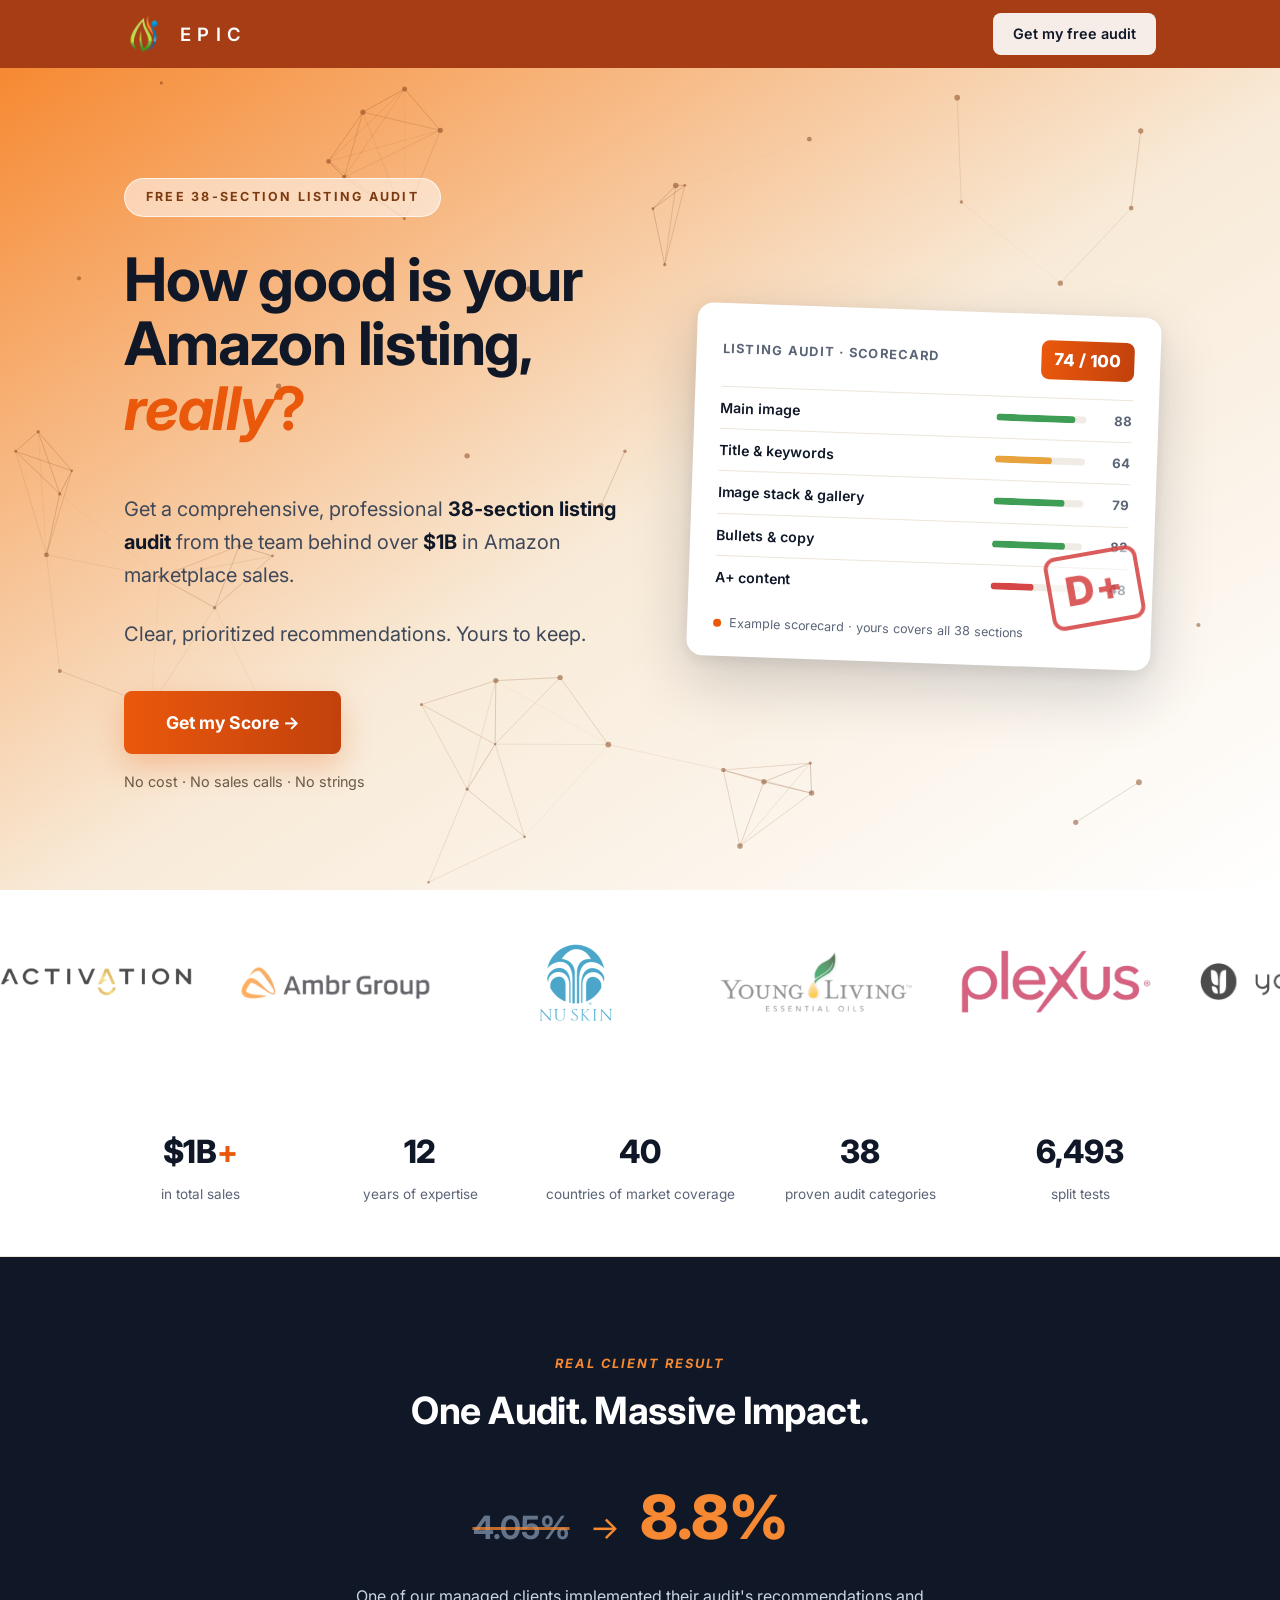
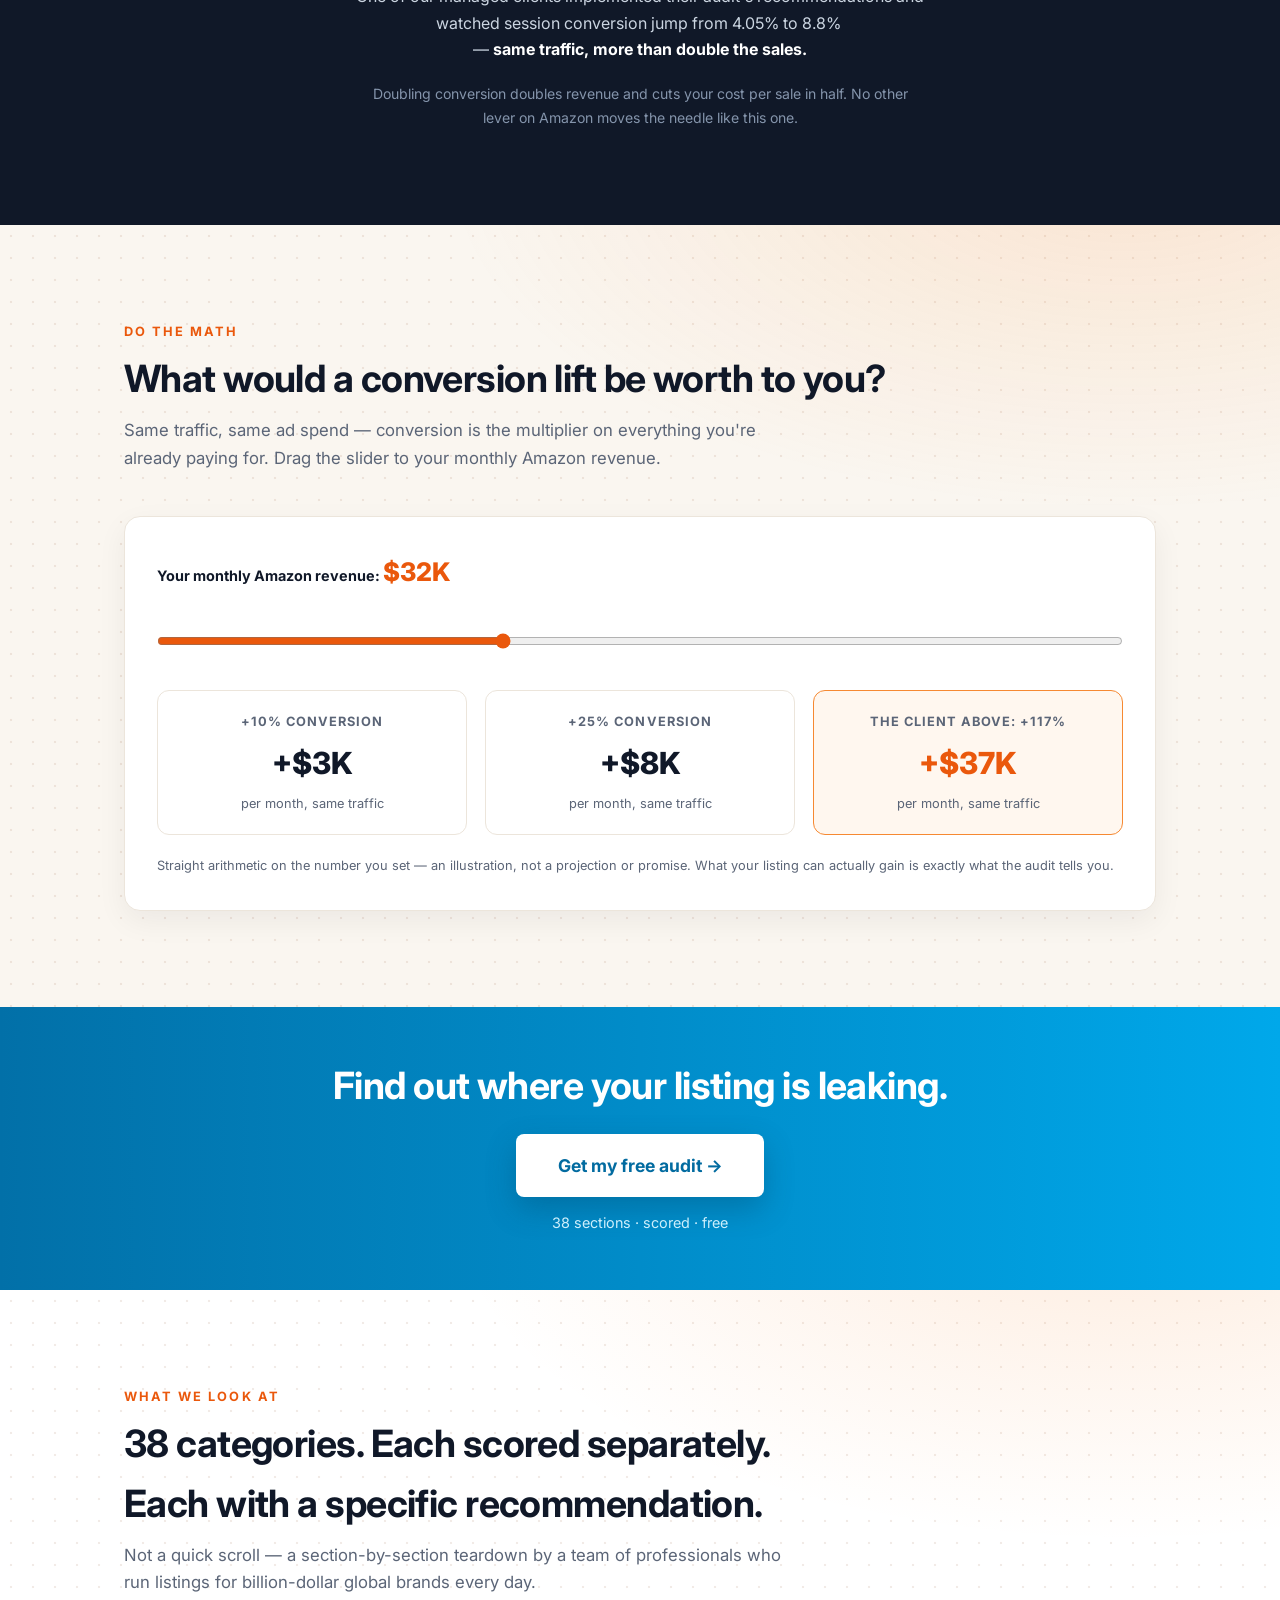
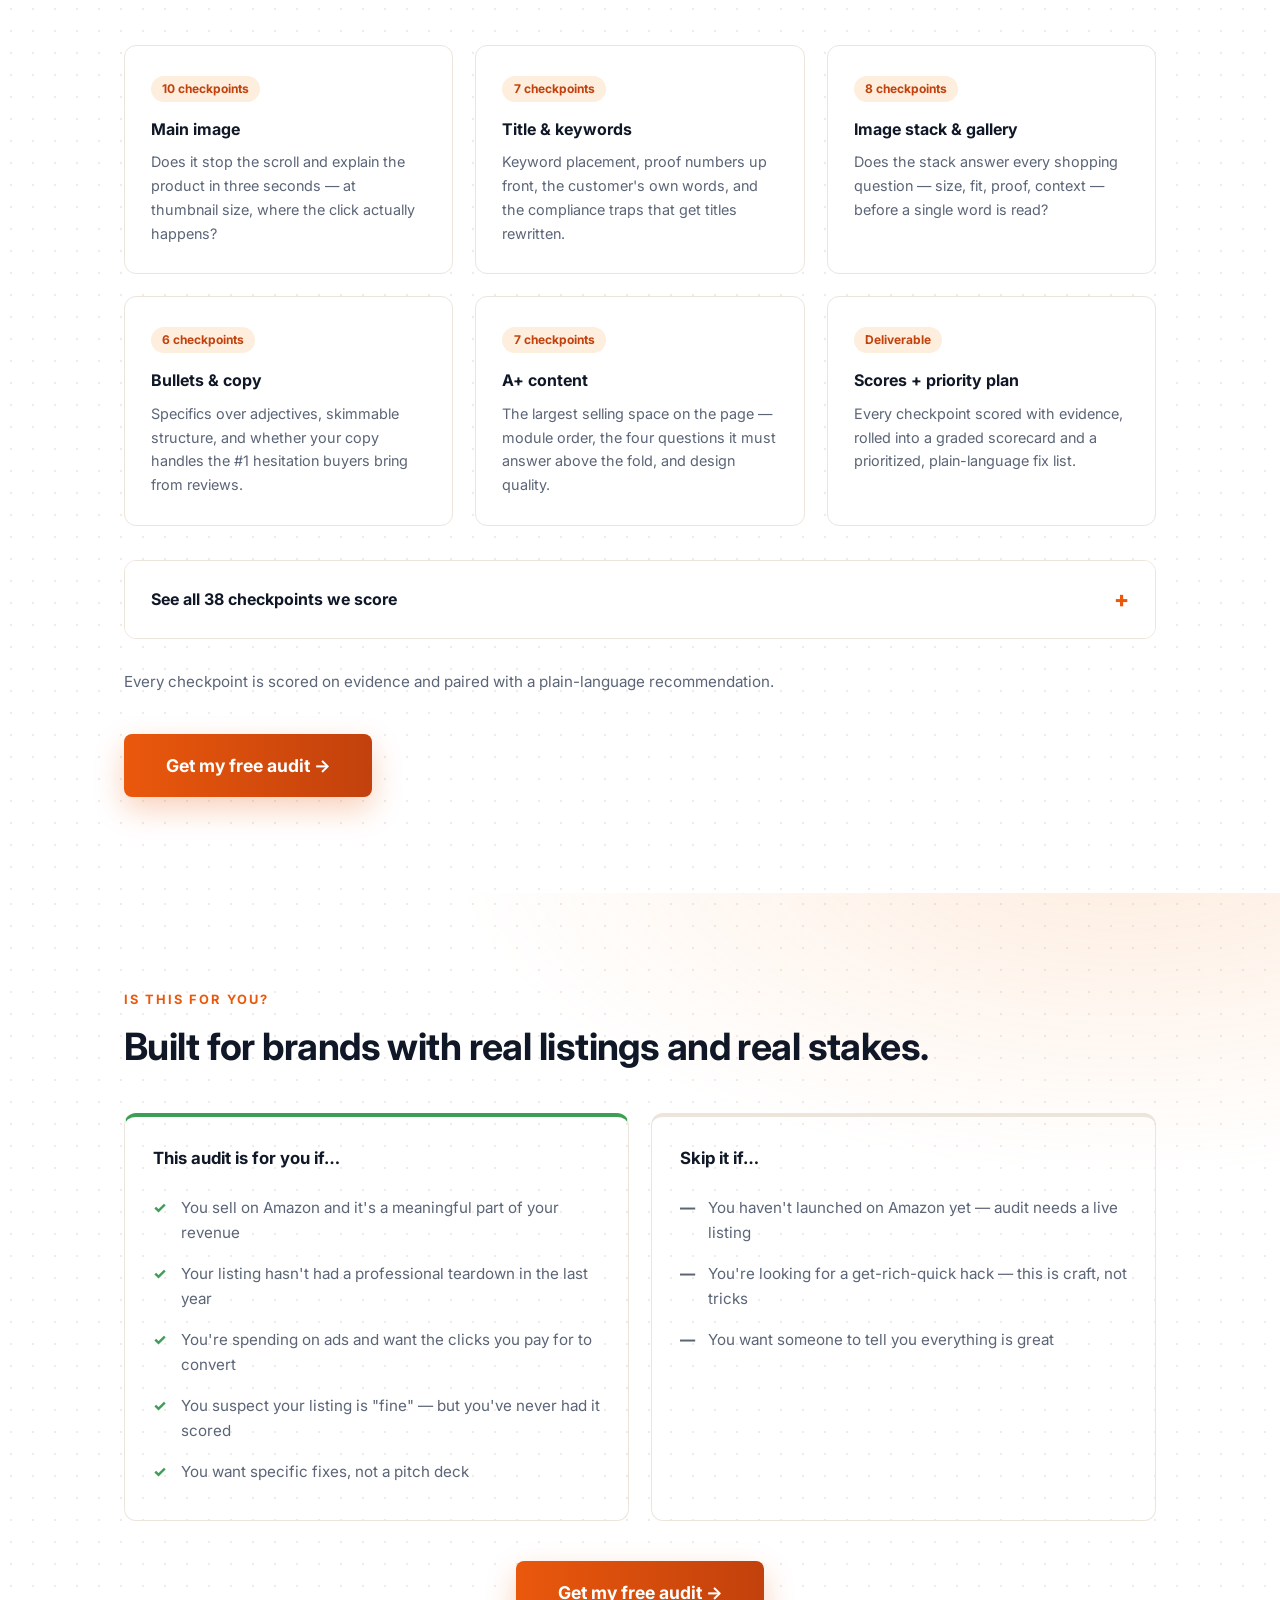
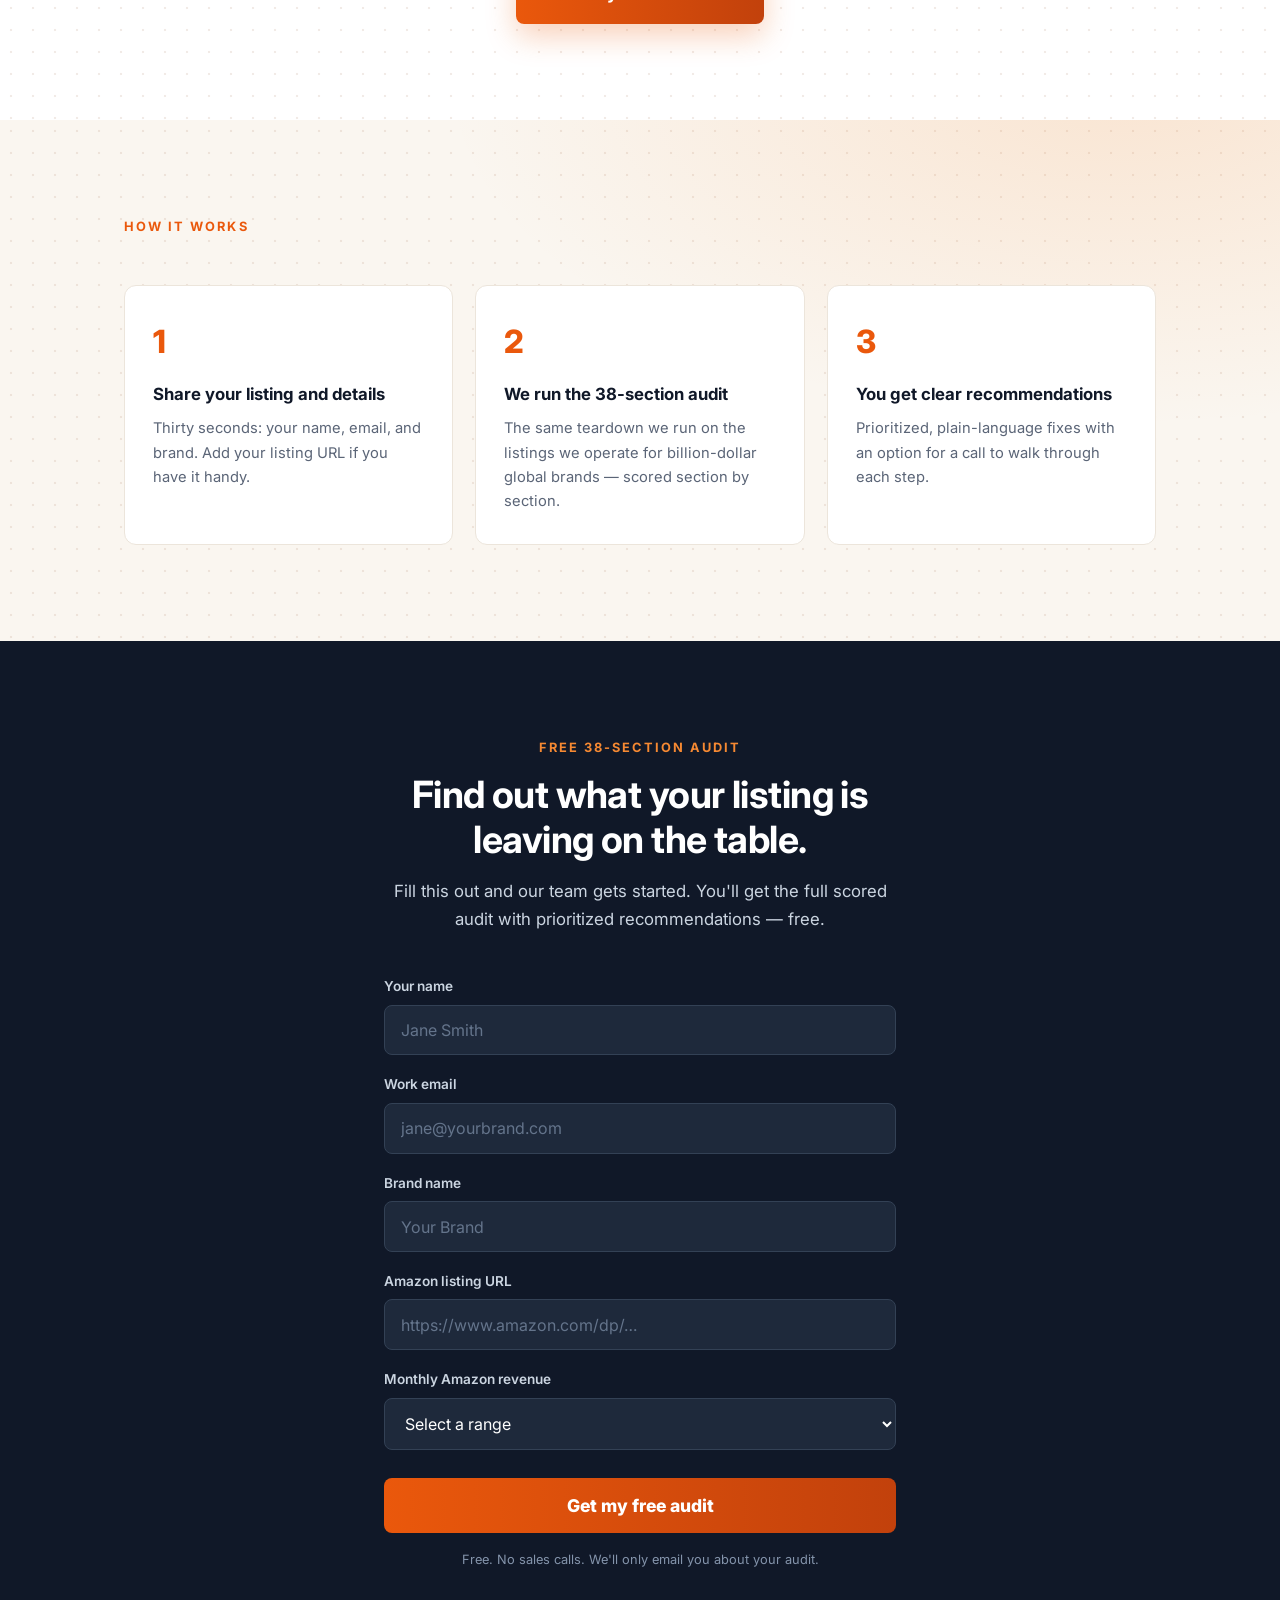
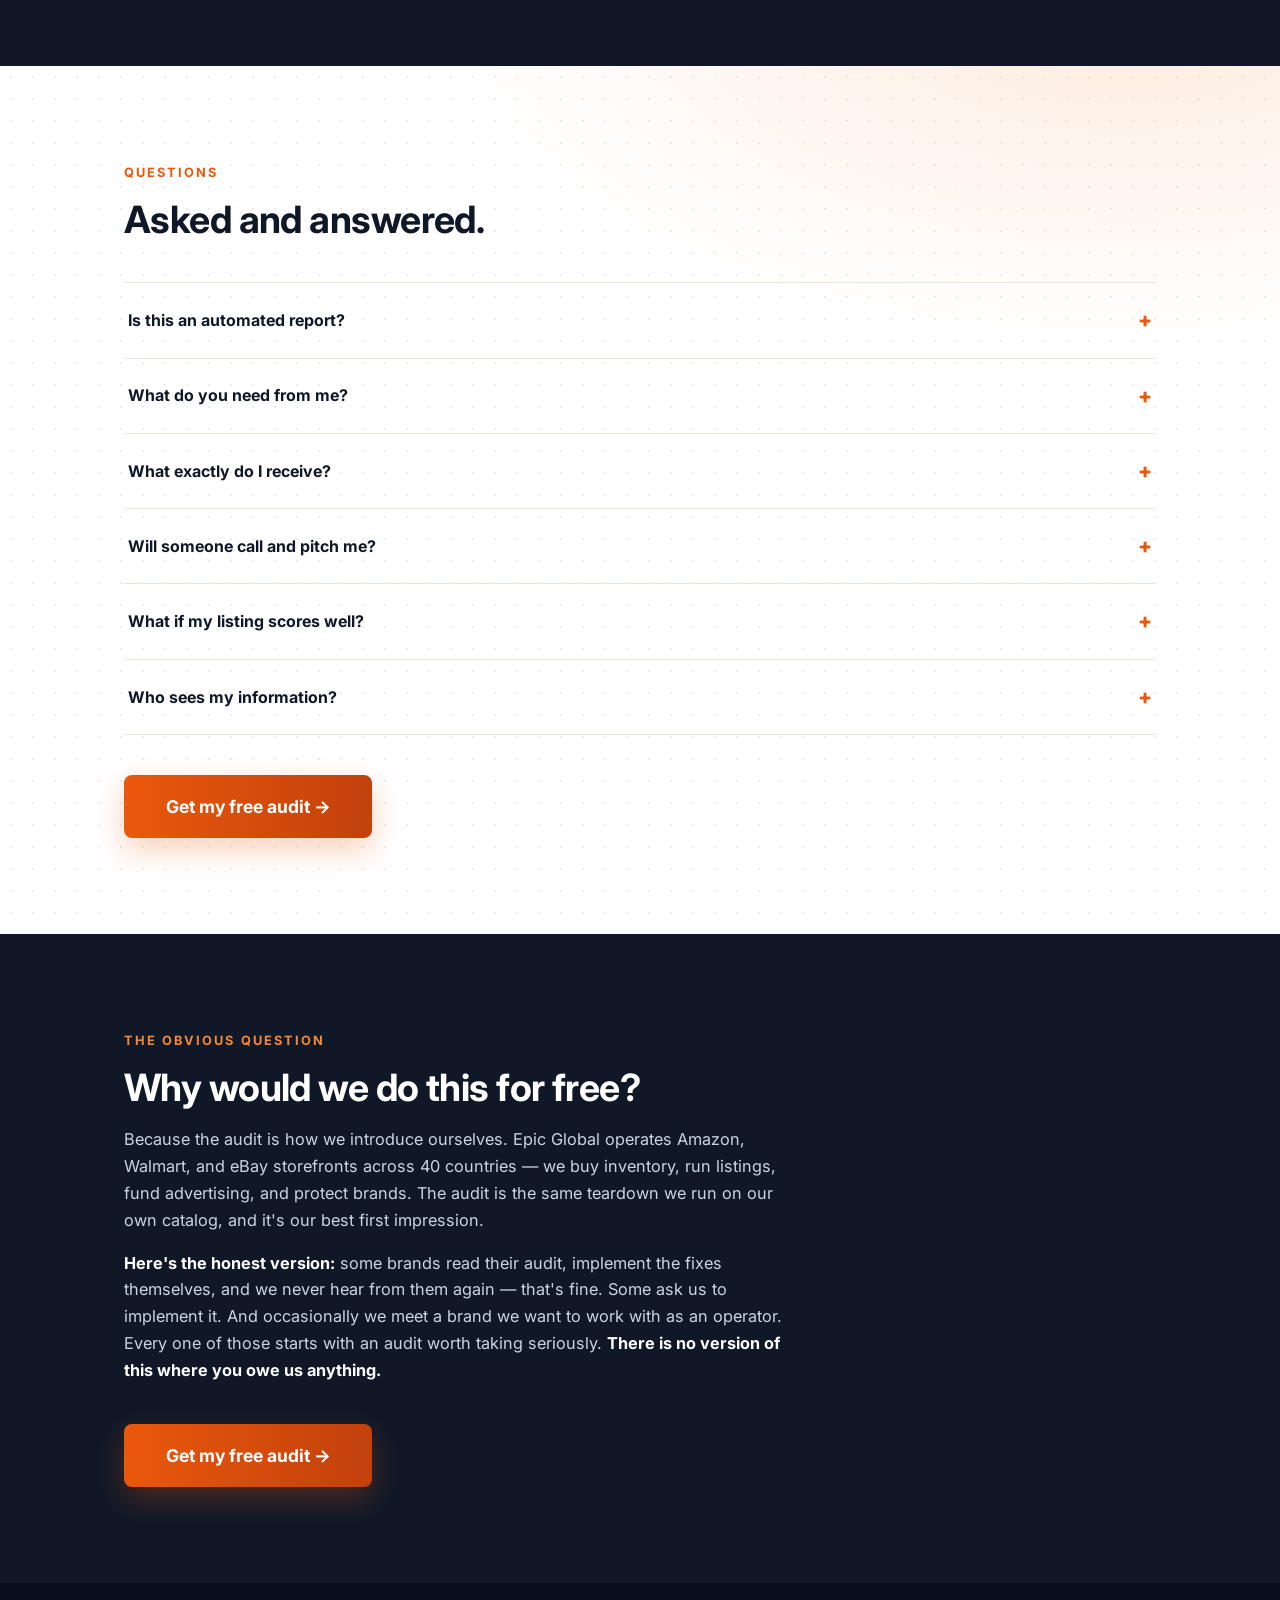
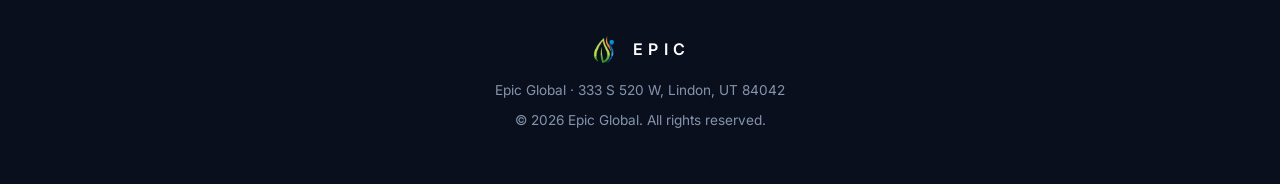
==== audit/index.html @ d0819e36 "Make the warehouse blog the homepage; move the audit page to /audit/ - index.html (audit landing pag" ====
<!DOCTYPE html>
<html lang="en"><head>
<meta charset="UTF-8">
<meta name="viewport" content="width=device-width, initial-scale=1.0">
<title>Free 38-Section Amazon Listing Audit — Epic Global</title>
<meta name="description" content="How good is your Amazon listing, really? Get a professional 38-section listing audit from the team behind $1B+ in total marketplace sales across 40 countries. Free, no sales calls.">
<!-- social share card -->
<meta property="og:type" content="website">
<meta property="og:url" content="https://goglobalwithepic.com/audit/">
<link rel="canonical" href="https://goglobalwithepic.com/audit/">
<meta property="og:title" content="How good is your Amazon listing, really?">
<meta property="og:description" content="Free 38-section listing audit from the team behind $1B+ in Amazon marketplace sales. Clear, prioritized recommendations — no cost, no sales calls.">
<meta property="og:image" content="https://goglobalwithepic.com/og-image.png">
<meta property="og:image:width" content="1200">
<meta property="og:image:height" content="630">
<meta name="twitter:card" content="summary_large_image">
<meta name="twitter:title" content="How good is your Amazon listing, really?">
<meta name="twitter:description" content="Free 38-section listing audit from the team behind $1B+ in Amazon marketplace sales.">
<meta name="twitter:image" content="https://goglobalwithepic.com/og-image.png">
<link rel="icon" type="image/png" href="[data-uri]">
<link rel="preconnect" href="https://fonts.googleapis.com">
<link rel="preconnect" href="https://fonts.gstatic.com" crossorigin="">
<link href="https://fonts.googleapis.com/css2?family=Inter:wght@400;500;600;700;800&amp;display=swap" rel="stylesheet">
<!-- Google Analytics 4 -->
<script async src="https://www.googletagmanager.com/gtag/js?id=G-J8RV4ZMKKX"></script>
<script>
  window.dataLayer = window.dataLayer || [];
  function gtag(){dataLayer.push(arguments);}
  gtag('js', new Date());
  gtag('config', 'G-J8RV4ZMKKX');
</script>
<!-- Meta Pixel -->
<script>
  !function(f,b,e,v,n,t,s){if(f.fbq)return;n=f.fbq=function(){n.callMethod?
  n.callMethod.apply(n,arguments):n.queue.push(arguments)};if(!f._fbq)f._fbq=n;
  n.push=n;n.loaded=!0;n.version='2.0';n.queue=[];t=b.createElement(e);t.async=!0;
  t.src=v;s=b.getElementsByTagName(e)[0];s.parentNode.insertBefore(t,s)}(window,
  document,'script','https://connect.facebook.net/en_US/fbevents.js');
  fbq('init', '1447030554141877');
  fbq('track', 'PageView');
</script>
<noscript><img height="1" width="1" style="display:none"
  src="https://www.facebook.com/tr?id=1447030554141877&ev=PageView&noscript=1"></noscript>
<style>
  /* ============================================================
     EDIT ME — spacing & size knobs (Shane: change numbers here,
     hit Commit on GitHub, site updates itself in ~1 minute).
     Bigger number = more room. Units: px = pixels.
     ============================================================ */
  :root{
    --space-section:96px;      /* vertical padding above+below every white/dark section */
    --space-section-mobile:72px; /* same, on phones */
    --space-hero-top:110px;    /* gap between header and the hero pill */
    --space-hero-bottom:96px;  /* gap under the hero's "Free · No sales calls" line */
    --space-after-h2:48px;     /* gap between a section heading block and its cards/grid */
    --space-stats:52px;        /* padding above+below the $1B/12/40/38/6,500 numbers */
    --space-logostrip:44px;    /* padding above+below the scrolling logo banner */
    --space-card:28px;         /* padding inside each white card */
    --logo-speed:160s;         /* one full loop of the logo banner (smaller = faster) */

    /* brand colors — from epicglobalinc.com */
    --ink:#101828; --ink-2:#1e293b; --muted:#5b6577;
    --bg:#ffffff; --bg-soft:#faf6f0; --line:#ece5db;
    --orange:#F68932; --orange-deep:#ea580c; --orange-dark:#c2410c;
    --cream:#f8ead7; --amber-lt:#fde8c8;
  }
  /* ===================== end EDIT ME ========================== */
  *{margin:0;padding:0;box-sizing:border-box}
  html{scroll-behavior:smooth}
  body{font-family:'Inter',-apple-system,BlinkMacSystemFont,'Segoe UI',sans-serif;color:var(--ink);background:var(--bg);line-height:1.65}
  .wrap{max-width:1080px;margin:0 auto;padding:0 24px}
  img{max-width:100%}

  /* header — copper bar, matching epicglobalinc.com */
  header{position:sticky;top:0;z-index:50;background:#8a4a22;background:oklab(0.47 0.125 0.095 / 0.92);backdrop-filter:blur(10px)}
  .nav{display:flex;align-items:center;justify-content:space-between;height:68px}
  .logo{display:flex;align-items:center;gap:14px;text-decoration:none}
  .logo img{width:40px;height:40px}
  .logo span{font-weight:600;font-size:1.15rem;letter-spacing:.35em;color:#fff;padding-left:.1em}
  .nav .cta-sm{background:rgba(255,255,255,.9);color:var(--ink);text-decoration:none;font-weight:600;font-size:.9rem;padding:.6rem 1.25rem;border-radius:8px;transition:background .15s}
  .nav .cta-sm:hover{background:#fff}

  /* hero — Epic's signature warm gradient, dark ink type */
  .hero{background:linear-gradient(to bottom right,var(--orange) 0%,var(--cream) 52%,#fff 100%);padding:var(--space-hero-top) 0 var(--space-hero-bottom);text-align:center;position:relative;overflow:hidden}
  #heroNet{position:absolute;inset:0;width:100%;height:100%;pointer-events:none;opacity:.8}
  .hero .wrap{position:relative}
  .hero-grid{display:grid;grid-template-columns:1.05fr .95fr;gap:56px;align-items:center;text-align:left}
  .hero-grid h1{margin:0}
  .hero-grid .sub{margin-left:0;margin-right:0}
  @media(max-width:860px){.hero-grid{grid-template-columns:1fr;text-align:center}.hero-grid .sub{margin-left:auto;margin-right:auto}.hero-visual{max-width:420px;margin:12px auto 0}}

  /* audit scorecard mockup */
  .hero-visual{position:relative}
  .scorecard{position:relative;background:#fff;border-radius:16px;box-shadow:0 24px 60px rgba(16,24,40,.18),0 4px 14px rgba(16,24,40,.08);padding:26px 26px 22px;transform:rotate(2deg);animation:cardfloat 7s ease-in-out infinite}
  .stamp{position:absolute;right:10px;bottom:44px;transform:rotate(-12deg);font-size:2.5rem;font-weight:800;color:#d64545;border:4px solid #d64545;border-radius:12px;padding:0 14px;letter-spacing:.04em;opacity:.88;background:rgba(255,255,255,.55);pointer-events:none}
  .stamp.hidden{opacity:0}
  .stamp.slam{animation:slam .5s cubic-bezier(.2,1.4,.4,1) forwards}
  @keyframes slam{0%{opacity:0;transform:scale(2.4) rotate(-26deg)}55%{opacity:.95;transform:scale(.9) rotate(-9deg)}100%{opacity:.88;transform:scale(1) rotate(-12deg)}}
  .cta-inverse{background:#fff;color:var(--orange-dark);box-shadow:0 12px 30px rgba(0,0,0,.2)}
  @keyframes cardfloat{0%,100%{transform:rotate(2deg) translateY(0)}50%{transform:rotate(2deg) translateY(-8px)}}
  @media (prefers-reduced-motion: reduce){.scorecard{animation:none}}
  .scorecard .sc-head{display:flex;align-items:center;justify-content:space-between;margin-bottom:18px}
  .scorecard .sc-title{font-size:.8rem;font-weight:700;letter-spacing:.1em;text-transform:uppercase;color:var(--muted)}
  .scorecard .sc-grade{font-size:1.05rem;font-weight:800;color:#fff;background:linear-gradient(to right,var(--orange-deep),var(--orange-dark));border-radius:8px;padding:.35rem .8rem}
  .scorecard .sc-row{display:grid;grid-template-columns:1fr 90px 34px;gap:12px;align-items:center;padding:9px 0;border-top:1px solid var(--line)}
  .scorecard .sc-row .n{font-size:.88rem;font-weight:600;color:var(--ink)}
  .scorecard .sc-bar{height:7px;border-radius:99px;background:#f0ece5;overflow:hidden}
  .scorecard .sc-bar i{display:block;height:100%;border-radius:99px}
  .scorecard .sc-row .v{font-size:.82rem;font-weight:700;color:var(--muted);text-align:right}
  .scorecard .sc-foot{margin-top:16px;font-size:.78rem;color:var(--muted);display:flex;align-items:center;gap:8px}
  .scorecard .sc-foot::before{content:"";width:8px;height:8px;border-radius:50%;background:var(--orange-deep)}
  .hero .pill{display:inline-block;font-size:.78rem;font-weight:700;letter-spacing:.18em;text-transform:uppercase;color:#7c3a10;background:rgba(255,255,255,.55);border:1px solid rgba(255,255,255,.7);border-radius:999px;padding:.5rem 1.3rem;margin-bottom:30px}
  .hero h1{font-size:clamp(2.2rem,5vw,3.75rem);font-weight:700;line-height:1.08;letter-spacing:-.02em;color:var(--ink);max-width:860px;margin:0 auto}
  .hero h1 em{font-style:normal;color:var(--orange-deep)}
  .hero .sub{font-size:clamp(1.05rem,2vw,1.25rem);color:#3f4859;max-width:660px;margin:26px auto 0}
  .hero .sub b{color:var(--ink)}
  .cta{display:inline-block;margin-top:40px;background:linear-gradient(to right,var(--orange-deep),var(--orange-dark));color:#fff;text-decoration:none;font-weight:700;font-size:1.1rem;padding:1.05rem 2.6rem;border-radius:8px;box-shadow:0 12px 30px rgba(234,88,12,.28);transition:transform .12s,filter .15s}
  .cta:hover{filter:brightness(1.06);transform:translateY(-1px)}
  .hero .quiet{margin-top:16px;font-size:.9rem;color:#6b5a45}

  /* brand logo marquee — mirrors epicglobalinc.com's strip */
  .logostrip{background:#fff;padding:var(--space-logostrip) 0;overflow:hidden}
  .marquee{display:flex;width:max-content;will-change:transform;animation:marquee var(--logo-speed) linear infinite}
  .logostrip:hover .marquee{animation-play-state:paused}
  .marquee__group{display:flex;align-items:center;gap:3rem;padding-right:3rem}
  .logo-cell{flex:0 0 auto;display:flex;align-items:center;justify-content:center;height:6rem;width:12rem;opacity:.7;transition:opacity 300ms}
  .logo-cell:hover{opacity:1}
  .logo-cell img{max-height:5rem;max-width:100%;object-fit:contain;mix-blend-mode:multiply;pointer-events:none;user-select:none}
  @keyframes marquee{from{transform:translateX(0)}to{transform:translateX(-50%)}}
  @media (prefers-reduced-motion: reduce){.marquee{animation:none;flex-wrap:wrap;width:auto;justify-content:center}}

  /* stat band */
  .stats{background:var(--bg);border-bottom:1px solid var(--line)}
  .stats .row{display:grid;grid-template-columns:repeat(5,1fr);gap:20px;padding:var(--space-stats) 0}
  .stat{text-align:center}
  .stat .n{font-size:2rem;font-weight:800;color:var(--ink);letter-spacing:-.01em}
  .stat .n b{color:var(--orange-deep)}
  .stat .l{font-size:.85rem;color:var(--muted);margin-top:6px;line-height:1.4}
  @media(max-width:900px){.stats .row{grid-template-columns:repeat(3,1fr);gap:28px 16px}}
  @media(max-width:560px){.stats .row{grid-template-columns:repeat(2,1fr)}}

  section{padding:var(--space-section) 0}
  @media(max-width:720px){section{padding:var(--space-section-mobile) 0}}
  /* texture on light sections: faint copper dot grid + soft corner glow */
  section:not(.hero):not(.proof):not(.whyfree):not(.optin){
    background-image:
      radial-gradient(1100px 560px at 88% -8%, rgba(246,137,50,.16), transparent 62%),
      radial-gradient(rgba(124,58,16,.10) 1.2px, transparent 1.6px);
    background-size:auto, 22px 22px;
  }
  section.how, section.whofor{
    background-image:
      radial-gradient(1100px 560px at 10% 108%, rgba(246,137,50,.16), transparent 62%),
      radial-gradient(rgba(124,58,16,.10) 1.2px, transparent 1.6px);
    background-size:auto, 22px 22px;
  }
  .kicker{font-size:.8rem;font-weight:700;letter-spacing:.16em;text-transform:uppercase;color:var(--orange-deep)}
  h2{font-size:clamp(1.6rem,3.4vw,2.35rem);font-weight:700;color:var(--ink);letter-spacing:-.015em;margin-top:14px;line-height:1.2}
  .lead{color:var(--muted);max-width:660px;margin-top:16px;font-size:1.05rem}

  /* proof — dark ink section, orange accents */
  .proof{background:var(--ink);color:#fff;text-align:center}
  .proof .jump{display:flex;align-items:baseline;justify-content:center;gap:20px;margin:34px 0 16px;flex-wrap:wrap}
  .proof .from{font-size:2rem;font-weight:700;color:#64748b;text-decoration:line-through;text-decoration-thickness:3px;text-decoration-color:rgba(246,137,50,.75)}
  .proof .arrow{font-size:2rem;color:var(--orange)}
  .proof .to{font-size:3.8rem;font-weight:800;color:var(--orange);display:inline-block;min-width:4.2ch;text-align:left}
  .proof .to.landed{animation:landpop .45s ease-out}
  @keyframes landpop{0%{transform:scale(1)}40%{transform:scale(1.18)}100%{transform:scale(1)}}
  .proof p{color:#cbd5e1;max-width:580px;margin:0 auto}
  .proof .foot{font-size:.88rem;color:#8494ab;margin-top:20px;max-width:560px;margin-left:auto;margin-right:auto}

  /* audit grid */
  .grid{display:grid;grid-template-columns:repeat(3,1fr);gap:22px;margin-top:var(--space-after-h2)}
  @media(max-width:820px){.grid{grid-template-columns:repeat(2,1fr)}}
  @media(max-width:540px){.grid{grid-template-columns:1fr}}
  .card{background:#fff;border:1px solid var(--line);border-radius:12px;padding:var(--space-card) 26px}
  .card h3{font-size:1rem;font-weight:700;color:var(--ink);margin-bottom:8px}
  .card p{font-size:.9rem;color:var(--muted)}
  .card .num{display:inline-block;font-size:.75rem;font-weight:700;color:var(--orange-dark);background:#fdeedd;border-radius:99px;padding:.2rem .7rem;margin-bottom:14px}
  .more{margin-top:30px;color:var(--muted);font-size:.95rem;max-width:660px}

  /* how it works */
  .how{background:var(--bg-soft)}
  .steps{display:grid;grid-template-columns:repeat(3,1fr);gap:22px;margin-top:var(--space-after-h2)}
  @media(max-width:720px){.steps{grid-template-columns:1fr}}
  .step{background:#fff;border:1px solid var(--line);border-radius:12px;padding:30px 28px}
  .step .k{font-size:2rem;font-weight:800;color:var(--orange-deep)}
  .step h3{font-size:1.05rem;font-weight:700;color:var(--ink);margin:12px 0 8px}
  .step p{font-size:.92rem;color:var(--muted)}

  /* math / calculator panel */
  .math{background:var(--bg-soft)}
  .calc{background:#fff;border:1px solid var(--line);border-radius:16px;padding:34px 32px;margin-top:44px;box-shadow:0 10px 30px rgba(16,24,40,.06)}
  .calc label{display:block;font-size:.9rem;font-weight:700;color:var(--ink);margin-bottom:14px}
  .calc .revout{font-size:1.6rem;font-weight:800;color:var(--orange-deep)}
  .calc input[type=range]{width:100%;margin:10px 0 26px;accent-color:var(--orange-deep)}
  .tiles{display:grid;grid-template-columns:repeat(3,1fr);gap:18px}
  @media(max-width:720px){.tiles{grid-template-columns:1fr}}
  .tile{border:1px solid var(--line);border-radius:12px;padding:20px;text-align:center}
  .tile.hot{border-color:var(--orange);background:#fff7ef}
  .tile .t-l{font-size:.8rem;font-weight:700;letter-spacing:.08em;text-transform:uppercase;color:var(--muted)}
  .tile .t-v{font-size:1.9rem;font-weight:800;color:var(--ink);margin-top:6px}
  .tile.hot .t-v{color:var(--orange-deep)}
  .tile .t-s{font-size:.8rem;color:var(--muted);margin-top:4px}
  .calc .fine-math{font-size:.8rem;color:var(--muted);margin-top:20px}

  /* repeat CTA band */
  .ctaband{background:linear-gradient(to right,#0270a8,#00A8EA);text-align:center;padding:56px 0}
  .ctaband h2{color:#fff;margin:0}
  .ctaband .cta{background:#fff;color:#026ba0;box-shadow:0 12px 30px rgba(2,60,90,.3);margin-top:26px}
  .ctaband .quiet{margin-top:14px;font-size:.9rem;color:#cdeffc}

  /* full 33 checklist */
  .checklist{margin-top:34px;border:1px solid var(--line);border-radius:12px;overflow:hidden}
  .checklist summary{cursor:pointer;list-style:none;padding:20px 26px;font-weight:700;color:var(--ink);display:flex;justify-content:space-between;align-items:center;background:#fff}
  .checklist summary::after{content:"+";font-size:1.4rem;color:var(--orange-deep);font-weight:800}
  .checklist[open] summary::after{content:"–"}
  .checklist .cols33{display:grid;grid-template-columns:repeat(2,1fr);gap:0 40px;padding:6px 26px 24px;background:#fff}
  @media(max-width:720px){.checklist .cols33{grid-template-columns:1fr}}
  .cols33 h4{font-size:.8rem;font-weight:700;letter-spacing:.1em;text-transform:uppercase;color:var(--orange-dark);margin:18px 0 6px}
  .cols33 ol{margin:0;padding-left:20px}
  .cols33 li{font-size:.88rem;color:var(--muted);padding:3px 0}

  /* who this is for */
  .whofor .cols2{display:grid;grid-template-columns:1fr 1fr;gap:22px;margin-top:44px}
  @media(max-width:720px){.whofor .cols2{grid-template-columns:1fr}}
  .qual{border:1px solid var(--line);border-radius:12px;padding:28px}
  .qual.yes{border-top:4px solid #3f9e56}
  .qual.no{border-top:4px solid var(--line)}
  .qual h3{font-size:1.05rem;font-weight:700;color:var(--ink);margin-bottom:14px}
  .qual ul{list-style:none}
  .qual li{padding:8px 0 8px 28px;position:relative;font-size:.95rem;color:var(--muted)}
  .qual.yes li::before{content:"✓";position:absolute;left:0;color:#3f9e56;font-weight:800}
  .qual.no li::before{content:"—";position:absolute;left:0;color:var(--muted);font-weight:800}

  /* why free — dark honesty panel */
  .whyfree{background:var(--ink);color:#fff}
  .whyfree h2{color:#fff}
  .whyfree .kicker{color:var(--orange)}
  .whyfree p{color:#cbd5e1;max-width:660px;margin-top:16px;font-size:1.02rem}
  .whyfree p b{color:#fff}

  /* FAQ */
  .faq details{border-bottom:1px solid var(--line)}
  .faq details:first-of-type{border-top:1px solid var(--line);margin-top:40px}
  .faq summary{cursor:pointer;list-style:none;padding:20px 4px;font-weight:700;color:var(--ink);font-size:1rem;display:flex;justify-content:space-between;align-items:center}
  .faq summary::after{content:"+";font-size:1.3rem;color:var(--orange-deep);font-weight:800;margin-left:16px}
  .faq details[open] summary::after{content:"–"}
  .faq .a{padding:0 4px 20px;color:var(--muted);font-size:.95rem;max-width:720px}

  /* form — dark ink, orange submit */
  .optin{background:var(--ink)}
  .optin .inner{max-width:560px;margin:0 auto;text-align:center}
  .optin h2{color:#fff}
  .optin .kicker{color:var(--orange)}
  .optin .lead{color:#cbd5e1;margin-left:auto;margin-right:auto}
  form{margin-top:42px;text-align:left}
  .field{margin-bottom:18px}
  label{display:block;font-size:.85rem;font-weight:600;color:#cbd5e1;margin-bottom:7px}
  input,select{width:100%;padding:.9rem 1rem;border-radius:8px;border:1px solid #334155;background:var(--ink-2);color:#fff;font-size:1rem;font-family:inherit}
  input::placeholder{color:#64748b}
  input:focus,select:focus{outline:2px solid var(--orange);border-color:transparent}
  .submit{width:100%;border:0;cursor:pointer;background:linear-gradient(to right,var(--orange-deep),var(--orange-dark));color:#fff;font-weight:800;font-size:1.1rem;padding:1.05rem;border-radius:8px;margin-top:10px;font-family:inherit;transition:filter .15s}
  .submit:hover{filter:brightness(1.08)}
  .fine{font-size:.8rem;color:#8494ab;margin-top:16px;text-align:center}
  .ok{display:none;background:#132b1d;border:1px solid #1f7a44;color:#9fe8bd;border-radius:10px;padding:16px;margin-top:20px;text-align:center}

  footer{background:#0a0f1e;color:#8494ab;font-size:.85rem;padding:52px 0;text-align:center}
  footer .fmark{display:flex;align-items:center;justify-content:center;gap:12px;margin-bottom:14px}
  footer .fmark img{width:30px;height:30px}
  footer .fmark span{font-weight:600;font-size:1rem;letter-spacing:.35em;color:#fff;padding-left:.1em}
</style>
</head>
<body>

<header>
  <div class="wrap nav">
    <a class="logo" href="#top"><img src="[data-uri]" alt="Epic Global Inc."><span>EPIC</span></a>
    <a class="cta-sm" href="#audit">Get my free audit</a>
  </div>
</header>

<section class="hero" id="top">
  <canvas id="heroNet" aria-hidden="true"></canvas>
  <div class="wrap hero-grid">
    <div class="hero-copy">
      <div class="pill">Free 38-Section Listing Audit</div>
      <h1>How good is your Amazon listing, <em><i>really</i>?</em></h1><div><em><br></em></div><p class="sub">Get a comprehensive, professional <b>38-section listing audit</b> from the team behind over&nbsp;<b>$1B</b>&nbsp;in Amazon marketplace sales.&nbsp;</p><p class="sub">Clear, prioritized recommendations. Yours to keep.</p>
      <a class="cta" href="#audit">Get my Score →</a>
      <div class="quiet">No cost · No sales calls · No strings</div>
    </div>
    <div class="hero-visual" aria-hidden="true">
      <div class="scorecard">
        <div class="sc-head">
          <span class="sc-title">Listing Audit · Scorecard</span>
          <span class="sc-grade" id="scGrade">74 / 100</span>
        </div>
        <div class="sc-row"><span class="n">Main image</span><span class="sc-bar"><i style="width:88%;background:#3f9e56"></i></span><span class="v">88</span></div>
        <div class="sc-row"><span class="n">Title &amp; keywords</span><span class="sc-bar"><i style="width:64%;background:#e8a33d"></i></span><span class="v">64</span></div>
        <div class="sc-row"><span class="n">Image stack &amp; gallery</span><span class="sc-bar"><i style="width:79%;background:#3f9e56"></i></span><span class="v">79</span></div>
        <div class="sc-row"><span class="n">Bullets &amp; copy</span><span class="sc-bar"><i style="width:82%;background:#3f9e56"></i></span><span class="v">82</span></div>
        <div class="sc-row"><span class="n">A+ content</span><span class="sc-bar"><i style="width:48%;background:#d64545"></i></span><span class="v">48</span></div>
        <div class="sc-foot">Example scorecard · yours covers all 38 sections</div>
        <div class="stamp" id="scStamp">D+</div>
      </div>
    </div>
  </div>
</section>

<div class="logostrip" aria-label="Brands Epic Global has operated for">
  <div class="marquee" id="logoMarquee">
    <div class="marquee__group">
      <div class="logo-cell"><img src="/logos/activation.png" alt="ACTIVATION" loading="lazy"></div>
      <div class="logo-cell"><img src="/logos/ambr-group.png" alt="Ambr Group" loading="lazy"></div>
      <div class="logo-cell"><img src="/logos/nu-skin.png" alt="NU SKIN" loading="lazy"></div>
      <div class="logo-cell"><img src="/logos/young-living.png" alt="Young Living" loading="lazy"></div>
      <div class="logo-cell"><img src="/logos/plexus.png" alt="plexus" loading="lazy"></div>
      <div class="logo-cell"><img src="/logos/younique.png" alt="Younique" loading="lazy"></div>
      <div class="logo-cell"><img src="/logos/ageloc.png" alt="ageLOC" loading="lazy"></div>
      <div class="logo-cell"><img src="/logos/bucked-up.png" alt="BUCKED UP" loading="lazy"></div>
      <div class="logo-cell"><img src="/logos/serovital.png" alt="SeroVital" loading="lazy"></div>
      <div class="logo-cell"><img src="/logos/pharmanex.png" alt="PHARMANEX" loading="lazy"></div>
      <div class="logo-cell"><img src="/logos/thrive.png" alt="thrive" loading="lazy"></div>
      <div class="logo-cell"><img src="/logos/truvy.png" alt="Truvy" loading="lazy"></div>
      <div class="logo-cell"><img src="/logos/tranont.png" alt="TRANONT" loading="lazy"></div>
      <div class="logo-cell"><img src="/logos/reuzel.png" alt="REUZEL" loading="lazy"></div>
      <div class="logo-cell"><img src="/logos/relacore.png" alt="RELACORE" loading="lazy"></div>
      <div class="logo-cell"><img src="/logos/r-f.png" alt="R+F" loading="lazy"></div>
      <div class="logo-cell"><img src="/logos/zantrex.png" alt="Zantrex" loading="lazy"></div>
      <div class="logo-cell"><img src="/logos/riman.png" alt="Riman" loading="lazy"></div>
      <div class="logo-cell"><img src="/logos/organo.png" alt="ORGANO" loading="lazy"></div>
      <div class="logo-cell"><img src="/logos/now.png" alt="now" loading="lazy"></div>
      <div class="logo-cell"><img src="/logos/novex-biotech.png" alt="Novex Biotech" loading="lazy"></div>
      <div class="logo-cell"><img src="/logos/neumi.png" alt="neumi" loading="lazy"></div>
      <div class="logo-cell"><img src="/logos/muscle-moose.png" alt="MUSCLE MOOSE" loading="lazy"></div>
      <div class="logo-cell"><img src="/logos/mixhers.png" alt="mixhers" loading="lazy"></div>
      <div class="logo-cell"><img src="/logos/midisem.png" alt="MIDISEM" loading="lazy"></div>
      <div class="logo-cell"><img src="/logos/made.png" alt="made" loading="lazy"></div>
      <div class="logo-cell"><img src="/logos/live-pure.png" alt="Live PURE" loading="lazy"></div>
      <div class="logo-cell"><img src="/logos/lionstrike.png" alt="lionstrike" loading="lazy"></div>
      <div class="logo-cell"><img src="/logos/lifening.png" alt="Lifening" loading="lazy"></div>
      <div class="logo-cell"><img src="/logos/life-cider.png" alt="life cider" loading="lazy"></div>
      <div class="logo-cell"><img src="/logos/kings.png" alt="KINGS" loading="lazy"></div>
      <div class="logo-cell"><img src="/logos/incellderm.png" alt="INCELLDERM" loading="lazy"></div>
      <div class="logo-cell"><img src="/logos/ice-elements.png" alt="ICE ELEMENTS" loading="lazy"></div>
      <div class="logo-cell"><img src="/logos/healthy-home.png" alt="HEALTHY home" loading="lazy"></div>
      <div class="logo-cell"><img src="/logos/h2o-cardio.png" alt="H2O CARDIO" loading="lazy"></div>
      <div class="logo-cell"><img src="/logos/gentlemen-republic.png" alt="Gentlemen Republic" loading="lazy"></div>
      <div class="logo-cell"><img src="/logos/epoch.png" alt="epoch" loading="lazy"></div>
      <div class="logo-cell"><img src="/logos/doctors-best.png" alt="Doctor's BEST" loading="lazy"></div>
      <div class="logo-cell"><img src="/logos/botalab.png" alt="botalab" loading="lazy"></div>
      <div class="logo-cell"><img src="/logos/bona-botanica.png" alt="BONA BOTANICA" loading="lazy"></div>
      <div class="logo-cell"><img src="/logos/bode-pro.png" alt="bode PRO" loading="lazy"></div>
      <div class="logo-cell"><img src="/logos/beauty-focus.png" alt="BEAUTY FOCUS" loading="lazy"></div>
      <div class="logo-cell"><img src="/logos/ap-24.png" alt="AP 24" loading="lazy"></div>
      <div class="logo-cell"><img src="/logos/perfect-press.png" alt="PERFECT PRESS" loading="lazy"></div>
      <div class="logo-cell"><img src="/logos/phonesoap.png" alt="PHONESOAP" loading="lazy"></div>
      <div class="logo-cell"><img src="/logos/pure-fuel.png" alt="PURE FUEL" loading="lazy"></div>
      <div class="logo-cell"><img src="/logos/radiansome.png" alt="RADIANSOME" loading="lazy"></div>
      <div class="logo-cell"><img src="/logos/simmtronics.png" alt="Simmtronics" loading="lazy"></div>
      <div class="logo-cell"><img src="/logos/sutera.png" alt="sutera" loading="lazy"></div>
      <div class="logo-cell"><img src="/logos/think-smarter-products.png" alt="Think Smarter Products" loading="lazy"></div>
      <div class="logo-cell"><img src="/logos/zive.png" alt="Zive" loading="lazy"></div>
    </div>
  </div>
</div>
<script>
  // duplicate the logo group so the CSS marquee loops seamlessly
  // (data-clone marks it so edit-mode export can strip it back out)
  (function(){var m=document.getElementById('logoMarquee');var c=m.querySelector('.marquee__group').cloneNode(true);c.setAttribute('data-clone','1');m.appendChild(c);})();
</script>

<div class="stats">
  <div class="wrap row">
    <div class="stat"><div class="n">$1B<b>+</b></div><div class="l">in total sales</div></div>
    <div class="stat"><div class="n">12</div><div class="l">years of expertise</div></div>
    <div class="stat"><div class="n">40</div><div class="l">countries of market coverage</div></div>
    <div class="stat"><div class="n">38</div><div class="l">proven audit categories</div></div>
    <div class="stat"><div class="n">6,500</div><div class="l">split tests</div></div>
  </div>
</div>

<section class="proof">
  <div class="wrap">
    <div class="kicker" style="color:var(--orange)"><i>Real client result</i></div>
    <h2 style="color:#fff">One Audit. Massive Impact.</h2>
    <div class="jump">
      <span class="from">4.05%</span>
      <span class="arrow">→</span>
      <span class="to" id="proofTo">8.8%</span>
    </div>
    <p>One of our managed clients implemented their audit's recommendations and watched session conversion jump from 4.05% to 8.8%&nbsp;</p><p>— <b style="color:#fff">same traffic, more than double the sales.</b></p>
    <div class="foot">Doubling conversion doubles revenue and cuts your cost per sale in half. No other lever on Amazon moves the needle like this one.</div>
  </div>
</section>

<section class="math">
  <div class="wrap">
    <div class="kicker">Do the math</div>
    <h2>What would a conversion lift be worth to you?</h2>
    <p class="lead">Same traffic, same ad spend — conversion is the multiplier on everything you're already paying for. Drag the slider to your monthly Amazon revenue.</p>
    <div class="calc">
      <label for="revSlider">Your monthly Amazon revenue: <span class="revout" id="revOut">$50K</span></label>
      <input type="range" id="revSlider" min="0" max="100" value="35" aria-label="Monthly Amazon revenue">
      <div class="tiles">
        <div class="tile"><div class="t-l">+10% conversion</div><div class="t-v" id="lift10">+$5K</div><div class="t-s">per month, same traffic</div></div>
        <div class="tile"><div class="t-l">+25% conversion</div><div class="t-v" id="lift25">+$12.5K</div><div class="t-s">per month, same traffic</div></div>
        <div class="tile hot"><div class="t-l">The client above: +117%</div><div class="t-v" id="lift117">+$58.5K</div><div class="t-s">per month, same traffic</div></div>
      </div>
      <div class="fine-math">Straight arithmetic on the number you set — an illustration, not a projection or promise. What your listing can actually gain is exactly what the audit tells you.</div>
    </div>
  </div>
</section>

<div class="ctaband">
  <div class="wrap">
    <h2>Find out where your listing is leaking.</h2>
    <a class="cta" href="#audit">Get my free audit →</a>
    <div class="quiet">38 sections · scored · free</div>
  </div>
</div>

<section>
  <div class="wrap">
    <div class="kicker">What we look at</div>
    <h2>38 categories. Each scored separately.&nbsp;</h2><h2>Each with a specific recommendation.</h2>
    <p class="lead">Not a quick scroll — a section-by-section teardown by a team of professionals who run listings for billion-dollar global brands every day.</p>
    <div class="grid">
      <div class="card"><span class="num">10 checkpoints</span><h3>Main image</h3><p>Does it stop the scroll and explain the product in three seconds — at thumbnail size, where the click actually happens?</p></div>
      <div class="card"><span class="num">7 checkpoints</span><h3>Title &amp; keywords</h3><p>Keyword placement, proof numbers up front, the customer's own words, and the compliance traps that get titles rewritten.</p></div>
      <div class="card"><span class="num">8 checkpoints</span><h3>Image stack &amp; gallery</h3><p>Does the stack answer every shopping question — size, fit, proof, context — before a single word is read?</p></div>
      <div class="card"><span class="num">6 checkpoints</span><h3>Bullets &amp; copy</h3><p>Specifics over adjectives, skimmable structure, and whether your copy handles the #1 hesitation buyers bring from reviews.</p></div>
      <div class="card"><span class="num">7 checkpoints</span><h3>A+ content</h3><p>The largest selling space on the page — module order, the four questions it must answer above the fold, and design quality.</p></div>
      <div class="card"><span class="num">Deliverable</span><h3>Scores + priority plan</h3><p>Every checkpoint scored with evidence, rolled into a graded scorecard and a prioritized, plain-language fix list.</p></div>
    </div>
    <details class="checklist">
      <summary>See all 38 checkpoints we score</summary>
      <div class="cols33">
        <div>
          <h4>Main image — 10</h4>
          <ol>
            <li>In-use "doing its job" shot — not a display photo</li>
            <li>Three-second interpretability at thumbnail</li>
            <li>Function &amp; fit made visible, not implied</li>
            <li>Color palette aligned with the promise</li>
            <li>On-image text readable at thumbnail size</li>
            <li>Frame fill, staging &amp; resolution standards</li>
            <li>Amazon image compliance screen</li>
            <li>Claim density (supplements &amp; health)</li>
            <li>Pack count, what's-included &amp; scale visible from search</li>
            <li>Format matches what wins the category (photo vs render)</li>
          </ol>
          <h4>Title — 7</h4>
          <ol start="11">
            <li>Character-limit compliance</li>
            <li>Hero keyword leads the title</li>
            <li>A proof number before word five</li>
            <li>Voice-of-customer phrase included</li>
            <li>Restricted-word screen</li>
            <li>Item Highlights field utilized</li>
            <li>Anti-pattern check (adjective-led, marketing-speak)</li>
          </ol>
          <h4>Image stack — 8</h4>
          <ol start="18">
            <li>Every shopping moment covered</li>
            <li>Scale &amp; size context shown</li>
            <li>Callout anchoring &amp; readability</li>
            <li>Gallery compliance screen</li>
            <li>Badge integrity — real marks only</li>
            <li>Strongest asset ordered first</li>
            <li>Every slot has a job — no silent images</li>
            <li>Phone scan test — readable at mobile thumbnail</li>
          </ol>
        </div>
        <div>
          <h4>Bullets &amp; copy — 6</h4>
          <ol start="26">
            <li>Customer's exact language, not marketing-speak</li>
            <li>Specificity over adjectives</li>
            <li>Skimmable structure, hesitation-first</li>
            <li>Restricted-word screen across all copy</li>
            <li>Hesitation handling &amp; price justification</li>
            <li>Grammar &amp; professionalism</li>
          </ol>
          <h4>A+ content — 7</h4>
          <ol start="32">
            <li>A+ exists and fills the page's largest selling space</li>
            <li>The Four Questions test, above the fold</li>
            <li>Asset build-order — story, comparison, proof</li>
            <li>Design quality &amp; aesthetic-to-buyer match</li>
            <li>A+ compliance screen</li>
            <li>Claim density (supplements &amp; health)</li>
            <li>Module sequence — product working in module one</li>
          </ol>
        </div>
      </div>
    </details>
    <p class="more">Every checkpoint is scored on evidence and paired with a plain-language recommendation.</p>
    <a class="cta" href="#audit">Get my free audit →</a>
  </div>
</section>

<section class="whofor">
  <div class="wrap">
    <div class="kicker">Is this for you?</div>
    <h2>Built for brands with real listings and real stakes.</h2>
    <div class="cols2">
      <div class="qual yes">
        <h3>This audit is for you if…</h3>
        <ul>
          <li>You sell on Amazon and it's a meaningful part of your revenue</li>
          <li>Your listing hasn't had a professional teardown in the last year</li>
          <li>You're spending on ads and want the clicks you pay for to convert</li>
          <li>You suspect your listing is "fine" — but you've never had it scored</li>
          <li>You want specific fixes, not a pitch deck</li>
        </ul>
      </div>
      <div class="qual no">
        <h3>Skip it if…</h3>
        <ul>
          <li>You haven't launched on Amazon yet — audit needs a live listing</li>
          <li>You're looking for a get-rich-quick hack — this is craft, not tricks</li>
          <li>You want someone to tell you everything is great</li>
        </ul>
      </div>
    </div>
    <div style="text-align:center"><a class="cta" href="#audit">Get my free audit →</a></div>
  </div>
</section>

<section class="how">
  <div class="wrap">
    <div class="kicker">How it works</div>
    <div class="steps">
      <div class="step"><div class="k">1</div><h3>Share your listing and details</h3><p>Thirty seconds: your name, email, and brand. Add your listing URL if you have it handy.</p></div>
      <div class="step"><div class="k">2</div><h3>We run the 38-section audit</h3><p>The same teardown we run on the listings we operate for billion-dollar global brands — scored section by section.</p></div>
      <div class="step"><div class="k">3</div><h3>You get clear recommendations</h3><p>Prioritized, plain-language fixes with an option for a call to walk through each step.&nbsp;</p></div>
    </div>
  </div>
</section>

<section class="optin" id="audit">
  <div class="wrap inner">
    <div class="kicker">Free 38-section audit</div>
    <h2>Find out what your listing is leaving on the table.</h2>
    <p class="lead">Fill this out and our team gets started. You'll get the full scored audit with prioritized recommendations — free.</p>

    <form id="auditForm" method="POST" action="https://formspree.io/f/moearngb">
      <div class="field">
        <label for="f-name">Your name</label>
        <input id="f-name" name="name" type="text" required="" placeholder="Jane Smith">
      </div>
      <div class="field">
        <label for="f-email">Work email</label>
        <input id="f-email" name="email" type="email" required="" placeholder="jane@yourbrand.com">
      </div>
      <div class="field">
        <label for="f-brand">Brand name</label>
        <input id="f-brand" name="brand" type="text" required="" placeholder="Your Brand">
      </div>
      <div class="field">
        <label for="f-url">Amazon listing URL</label>
        <input id="f-url" name="listing_url" type="url" required placeholder="https://www.amazon.com/dp/…">
      </div>
      <div class="field">
        <label for="f-rev">Monthly Amazon revenue</label>
        <select id="f-rev" name="monthly_revenue" required="">
          <option value="" disabled="" selected="">Select a range</option>
          <option>Under $10K / month</option>
          <option>$10K – $50K / month</option>
          <option>$50K – $250K / month</option>
          <option>$250K – $1M / month</option>
          <option>Over $1M / month</option>
        </select>
      </div>
      <button class="submit" type="submit">Get my free audit</button>
      <div class="fine">Free. No sales calls. We'll only email you about your audit.</div>
      <div class="ok" id="okMsg">✓ Got it — your audit is in the queue. Watch your inbox.</div>
    </form>
  </div>
</section>

<section class="faq">
  <div class="wrap">
    <div class="kicker">Questions</div>
    <h2>Asked and answered.</h2>
    <details>
      <summary>Is this an automated report?</summary>
      <div class="a">No. Software helps us gather the evidence, but the scoring and recommendations come from a team that runs Amazon listings every day, working through a 38-checkpoint framework built from thousands of split tests. That's why we ask for your listing URL — a human is going to read your page.</div>
    </details>
    <details>
      <summary>What do you need from me?</summary>
      <div class="a">The form above: your name, email, brand, listing URL, and revenue range. That's it — no seller account access, no API keys, no logins. The audit works entirely from what shoppers can see on your listing.</div>
    </details>
    <details>
      <summary>What exactly do I receive?</summary>
      <div class="a">A scored scorecard across all 38 checkpoints — main image, title, gallery, bullets, and A+ content — with evidence for each score and a prioritized list of plain-language fixes, ordered by what will move conversion most.</div>
    </details>
    <details>
      <summary>Will someone call and pitch me?</summary>
      <div class="a">No. The audit arrives by email. If you want a call to walk through the fixes, you can ask for one — that direction only.</div>
    </details>
    <details>
      <summary>What if my listing scores well?</summary>
      <div class="a">Then you'll know — with evidence — instead of assuming. A high-scoring audit is a real answer, not a failed sales attempt. We'd rather tell you your main image is excellent and your A+ has one gap than invent problems.</div>
    </details>
    <details>
      <summary>Who sees my information?</summary>
      <div class="a">The audit team, and nobody else. We don't sell lists, and we'll only email you about your audit.</div>
    </details>
    <a class="cta" href="#audit">Get my free audit →</a>
  </div>
</section>

<section class="whyfree">
  <div class="wrap">
    <div class="kicker">The obvious question</div>
    <h2>Why would we do this for free?</h2>
    <p>Because the audit is how we introduce ourselves. Epic Global operates Amazon, Walmart, and eBay storefronts across 40 countries — we buy inventory, run listings, fund advertising, and protect brands. The audit is the same teardown we run on our own catalog, and it's our best first impression.</p>
    <p><b>Here's the honest version:</b> some brands read their audit, implement the fixes themselves, and we never hear from them again — that's fine. Some ask us to implement it. And occasionally we meet a brand we want to work with as an operator. Every one of those starts with an audit worth taking seriously. <b>There is no version of this where you owe us anything.</b></p>
    <a class="cta cta-inverse" href="#audit">Get my free audit →</a>
  </div>
</section>

<footer>
  <div class="wrap">
    <div class="fmark"><img src="[data-uri]" alt=""><span>EPIC</span></div>
    <div>Epic Global · 333 S 520 W, Lindon, UT 84042</div>
    <div style="margin-top:8px">© 2026 Epic Global. All rights reserved.</div>
  </div>
</footer>

<script>
  // Until the Formspree endpoint is configured, fall back to a pre-addressed
  // email so the page is functional from day one.
  const ENDPOINT = document.getElementById('auditForm').getAttribute('action');
  document.getElementById('auditForm').addEventListener('submit', function (e) {
    if (ENDPOINT.indexOf('formspree.io') !== -1) {
      // real endpoint configured: AJAX submit so the visitor stays on-page
      e.preventDefault();
      const data = new FormData(this);
      fetch(ENDPOINT, {method:'POST', body:data, headers:{'Accept':'application/json'}})
        .then(() => {
          this.querySelectorAll('.field,.submit,.fine').forEach(el => el.style.display='none');
          document.getElementById('okMsg').style.display='block';
          if (typeof gtag === 'function') gtag('event', 'generate_lead', {form_id: 'auditForm'});
          if (typeof fbq === 'function') fbq('track', 'Lead');
        })
        .catch(() => this.submit());
      return;
    }
    // fallback: open the visitor's mail client pre-addressed to us
    e.preventDefault();
    const g = id => encodeURIComponent(document.getElementById(id).value);
    const body = `Name: ${g('f-name')}%0AEmail: ${g('f-email')}%0ABrand: ${g('f-brand')}%0AListing: ${g('f-url')}%0ARevenue: ${g('f-rev')}`;
    window.location.href = `mailto:hello@globalwithepic.com?subject=${encodeURIComponent('Free audit request: ')}${g('f-brand')}&body=${body}`;
    document.getElementById('okMsg').style.display='block';
  });
</script>

<script>
  // hero particle network — echoes the constellation on epicglobalinc.com
  (function () {
    if (window.matchMedia('(prefers-reduced-motion: reduce)').matches) return;
    var cv = document.getElementById('heroNet'), cx = cv.getContext('2d');
    var P = [], N = 58, W, H;
    function size() {
      W = cv.offsetWidth; H = cv.offsetHeight;
      cv.width = W * devicePixelRatio; cv.height = H * devicePixelRatio;
      cx.setTransform(devicePixelRatio, 0, 0, devicePixelRatio, 0, 0);
    }
    size(); addEventListener('resize', size);
    for (var i = 0; i < N; i++) P.push({x: Math.random()*W, y: Math.random()*H,
      vx: (Math.random()-.5)*.25, vy: (Math.random()-.5)*.25, r: 1.2+Math.random()*1.8});
    function tick() {
      cx.clearRect(0, 0, W, H);
      for (var i = 0; i < N; i++) {
        var p = P[i];
        p.x += p.vx; p.y += p.vy;
        if (p.x < -20) p.x = W+20; if (p.x > W+20) p.x = -20;
        if (p.y < -20) p.y = H+20; if (p.y > H+20) p.y = -20;
        cx.beginPath(); cx.arc(p.x, p.y, p.r, 0, 6.2832);
        cx.fillStyle = 'rgba(124,58,16,.6)'; cx.fill();
        for (var j = i+1; j < N; j++) {
          var q = P[j], dx = p.x-q.x, dy = p.y-q.y, d = dx*dx+dy*dy;
          if (d < 19600) {
            cx.beginPath(); cx.moveTo(p.x, p.y); cx.lineTo(q.x, q.y);
            cx.strokeStyle = 'rgba(124,58,16,' + (0.32*(1-d/19600)).toFixed(3) + ')';
            cx.lineWidth = 1; cx.stroke();
          }
        }
      }
      requestAnimationFrame(tick);
    }
    tick();
  })();
</script>

<script>
  // hero scorecard animation — bars fill one at a time, total counts up,
  // then the grade stamp slams on like a marked school assignment
  (function () {
    var card = document.querySelector('.scorecard');
    var stamp = document.getElementById('scStamp');
    var grade = document.getElementById('scGrade');
    if (!card || !stamp || !grade) return;
    if (window.matchMedia('(prefers-reduced-motion: reduce)').matches) return;
    if (!('IntersectionObserver' in window)) return;
    var rows = Array.prototype.map.call(card.querySelectorAll('.sc-row'), function (r) {
      var bar = r.querySelector('.sc-bar i'), val = r.querySelector('.v');
      return {bar: bar, val: val, w: parseInt(bar.style.width, 10), v: parseInt(val.textContent, 10)};
    });
    // reset to zero before first paint
    rows.forEach(function (o) { o.bar.style.transition = 'none'; o.bar.style.width = '0%'; o.val.textContent = '0'; });
    grade.textContent = '0 / 100';
    stamp.classList.add('hidden');
    var STAG = 300, FILL = 650, done = false;
    var io = new IntersectionObserver(function (es) {
      if (done || !es[0].isIntersecting) return;
      done = true; io.disconnect();
      setTimeout(run, 350);
    }, {threshold: 0.4});
    io.observe(card);
    function run() {
      rows.forEach(function (o, i) {
        setTimeout(function () {
          o.bar.style.transition = 'width ' + FILL + 'ms cubic-bezier(.22,.9,.35,1)';
          o.bar.style.width = o.w + '%';
          var t0 = performance.now();
          (function step(now) {
            var t = Math.min(1, (now - t0) / FILL);
            var e = 1 - Math.pow(1 - t, 3);
            o.val.textContent = Math.round(o.v * e);
            if (t < 1) requestAnimationFrame(step);
          })(t0);
        }, i * STAG);
      });
      var TOTAL = (rows.length - 1) * STAG + FILL;
      var t0 = performance.now();
      (function g(now) {
        var t = Math.min(1, (now - t0) / TOTAL);
        var e = 1 - Math.pow(1 - t, 3);
        grade.textContent = Math.round(74 * e) + ' / 100';
        if (t < 1) requestAnimationFrame(g);
        else setTimeout(function () {
          stamp.classList.remove('hidden');
          stamp.classList.add('slam');
        }, 250);
      })(t0);
    }
  })();
</script>

<script>
  // conversion-value calculator — pure arithmetic on the slider value
  (function () {
    var slider = document.getElementById('revSlider');
    if (!slider) return;
    var out = document.getElementById('revOut');
    var t10 = document.getElementById('lift10'), t25 = document.getElementById('lift25'), t117 = document.getElementById('lift117');
    function fmt(v) {
      if (v >= 1000000) return '$' + (v / 1000000).toFixed(v % 1000000 ? 1 : 0).replace(/\.0$/, '') + 'M';
      return '$' + Math.round(v / 1000) + 'K';
    }
    function update() {
      // log scale $5K -> $1M
      var rev = Math.round(5000 * Math.pow(200, slider.value / 100) / 1000) * 1000;
      out.textContent = fmt(rev);
      t10.textContent = '+' + fmt(rev * 0.10);
      t25.textContent = '+' + fmt(rev * 0.25);
      t117.textContent = '+' + fmt(rev * 1.17);
    }
    slider.addEventListener('input', update);
    update();
  })();
</script>

<script>
  // stat-band count-up — quiet: once, staggered, ease-out; each number
  // finishes by restoring its exact original markup ($1B+ keeps the orange +)
  (function () {
    var band = document.querySelector('.stats');
    if (!band || !('IntersectionObserver' in window)) return;
    if (window.matchMedia('(prefers-reduced-motion: reduce)').matches) return;
    var els = Array.prototype.slice.call(band.querySelectorAll('.stat .n'));
    var done = false;
    var io = new IntersectionObserver(function (entries) {
      if (done || !entries[0].isIntersecting) return;
      done = true; io.disconnect();
      els.forEach(function (el, idx) {
        var orig = el.innerHTML;
        var text = el.textContent;
        var money = text.indexOf('B') !== -1;
        var target = money ? 1 : parseInt(text.replace(/,/g, ''), 10);
        var commas = text.indexOf(',') !== -1;
        if (!money && isNaN(target)) return;
        setTimeout(function () {
          var t0 = performance.now(), DUR = 1300;
          function step(now) {
            var t = Math.min(1, (now - t0) / DUR);
            var ease = 1 - Math.pow(1 - t, 3);
            if (t < 1) {
              if (money) el.textContent = '$' + (target * ease).toFixed(1) + 'B';
              else {
                var v = Math.round(target * ease);
                el.textContent = commas ? v.toLocaleString('en-US') : String(v);
              }
              requestAnimationFrame(step);
            } else {
              el.innerHTML = orig;
            }
          }
          requestAnimationFrame(step);
        }, idx * 120);
      });
    }, {threshold: 0.5});
    io.observe(band);
  })();
</script>

<script>
  // count-up animation on the 8.8% proof number — starts from the 4.05%
  // baseline and climbs when the section scrolls into view
  (function () {
    var el = document.getElementById('proofTo');
    if (!el || !('IntersectionObserver' in window)) return;
    if (window.matchMedia('(prefers-reduced-motion: reduce)').matches) return;
    var FROM = 4.05, TO = 8.8, DUR = 1600, done = false;
    var io = new IntersectionObserver(function (entries) {
      if (done || !entries[0].isIntersecting) return;
      done = true; io.disconnect();
      var t0 = performance.now();
      el.textContent = FROM.toFixed(2) + '%';
      function step(now) {
        var t = Math.min(1, (now - t0) / DUR);
        var ease = 1 - Math.pow(1 - t, 3); // ease-out cubic
        var v = FROM + (TO - FROM) * ease;
        if (t < 1) {
          el.textContent = v.toFixed(2) + '%';
          requestAnimationFrame(step);
        } else {
          el.textContent = '8.8%';
          el.classList.add('landed');
        }
      }
      requestAnimationFrame(step);
    }, {threshold: 0.6});
    io.observe(el);
  })();
</script>

<script>
  // ---- OWNER EDIT MODE ----------------------------------------------
  // Visit https://goglobalwithepic.com/?edit to edit the page in place:
  // click text and type; Cmd/Ctrl+B bold, Cmd/Ctrl+I italic, Enter for a
  // new line. "Copy page HTML" puts the full updated file on the
  // clipboard; paste it over audit/index.html in the GitHub editor and commit.
  // Purely visual on this visitor's browser — the site is only changed
  // once the commit lands, so there is nothing here for anyone to abuse.
  (function () {
    if (!/[?&]edit\b/.test(location.search)) return;

    document.body.contentEditable = 'true';
    document.body.spellcheck = true;

    // don't let clicks fire the form or links while editing
    document.getElementById('auditForm').addEventListener('submit', function (e) { e.preventDefault(); }, true);
    document.addEventListener('click', function (e) {
      const a = e.target.closest('a');
      if (a && !a.closest('#editbar')) e.preventDefault();
    }, true);

    const bar = document.createElement('div');
    bar.id = 'editbar';
    bar.contentEditable = 'false';
    bar.innerHTML =
      '<style>#editbar{position:fixed;left:0;right:0;bottom:0;z-index:9999;background:#101828;color:#fff;' +
      'display:flex;align-items:center;justify-content:center;gap:14px;padding:12px 16px;flex-wrap:wrap;' +
      'font:600 14px Inter,sans-serif;box-shadow:0 -6px 24px rgba(0,0,0,.25)}' +
      '#editbar .hint{color:#8494ab;font-weight:400}' +
      '#editbar button,#editbar a{border:0;cursor:pointer;border-radius:8px;padding:9px 16px;font:700 14px Inter,sans-serif;text-decoration:none}' +
      '#editbar .copy{background:linear-gradient(to right,#ea580c,#c2410c);color:#fff}' +
      '#editbar .gh{background:rgba(255,255,255,.12);color:#fff}' +
      '#editbar .exit{background:transparent;color:#8494ab}</style>' +
      '<span>✏️ EDIT MODE</span>' +
      '<span class="hint">Click text and type · Cmd+B bold · Cmd+I italic · Enter = new line</span>' +
      '<button class="copy" id="editCopy">1. Copy page HTML</button>' +
      '<a class="gh" href="https://github.com/shancpack/goglobalwithepic/edit/main/audit/index.html" target="_blank" rel="noopener">2. Open GitHub editor →</a>' +
      '<button class="exit" id="editExit">Exit</button>';
    document.body.appendChild(bar);

    document.getElementById('editCopy').addEventListener('click', function () {
      const doc = document.documentElement.cloneNode(true);
      doc.querySelector('#editbar').remove();
      doc.querySelectorAll('[data-clone="1"]').forEach(function (el) { el.remove(); });
      // strip runtime-injected analytics scripts (fbevents re-adds these on load;
      // baking them in double-fires the pixel)
      doc.querySelectorAll('script[src*="connect.facebook.net"]').forEach(function (el) { el.remove(); });
      var gt = doc.querySelectorAll('script[src*="googletagmanager.com"]');
      for (var i = 1; i < gt.length; i++) gt[i].remove();
      // strip browser-extension debris (Monica, Grammarly, LanguageTool, etc.)
      doc.querySelectorAll('[id*="monica"],[class*="monica-"],grammarly-desktop-integration,[data-grammarly-part]').forEach(function (el) { el.remove(); });
      doc.querySelectorAll('*').forEach(function (el) {
        Array.prototype.slice.call(el.attributes).forEach(function (a) {
          if (/^(monica-|data-listener-added|data-gramm|data-new-gr|data-gr-ext|data-lt-|cz-shortcut)/.test(a.name)) el.removeAttribute(a.name);
        });
      });
      const b = doc.querySelector('body');
      b.removeAttribute('contenteditable');
      b.removeAttribute('spellcheck');
      const html = '<!DOCTYPE html>\n' + doc.outerHTML;
      navigator.clipboard.writeText(html).then(function () {
        const btn = document.getElementById('editCopy');
        btn.textContent = '✓ Copied — now paste it over audit/index.html';
        setTimeout(function () { btn.textContent = '1. Copy page HTML'; }, 4000);
      });
    });
    document.getElementById('editExit').addEventListener('click', function () {
      location.href = location.pathname;
    });
  })();
</script>




</body>
</html>
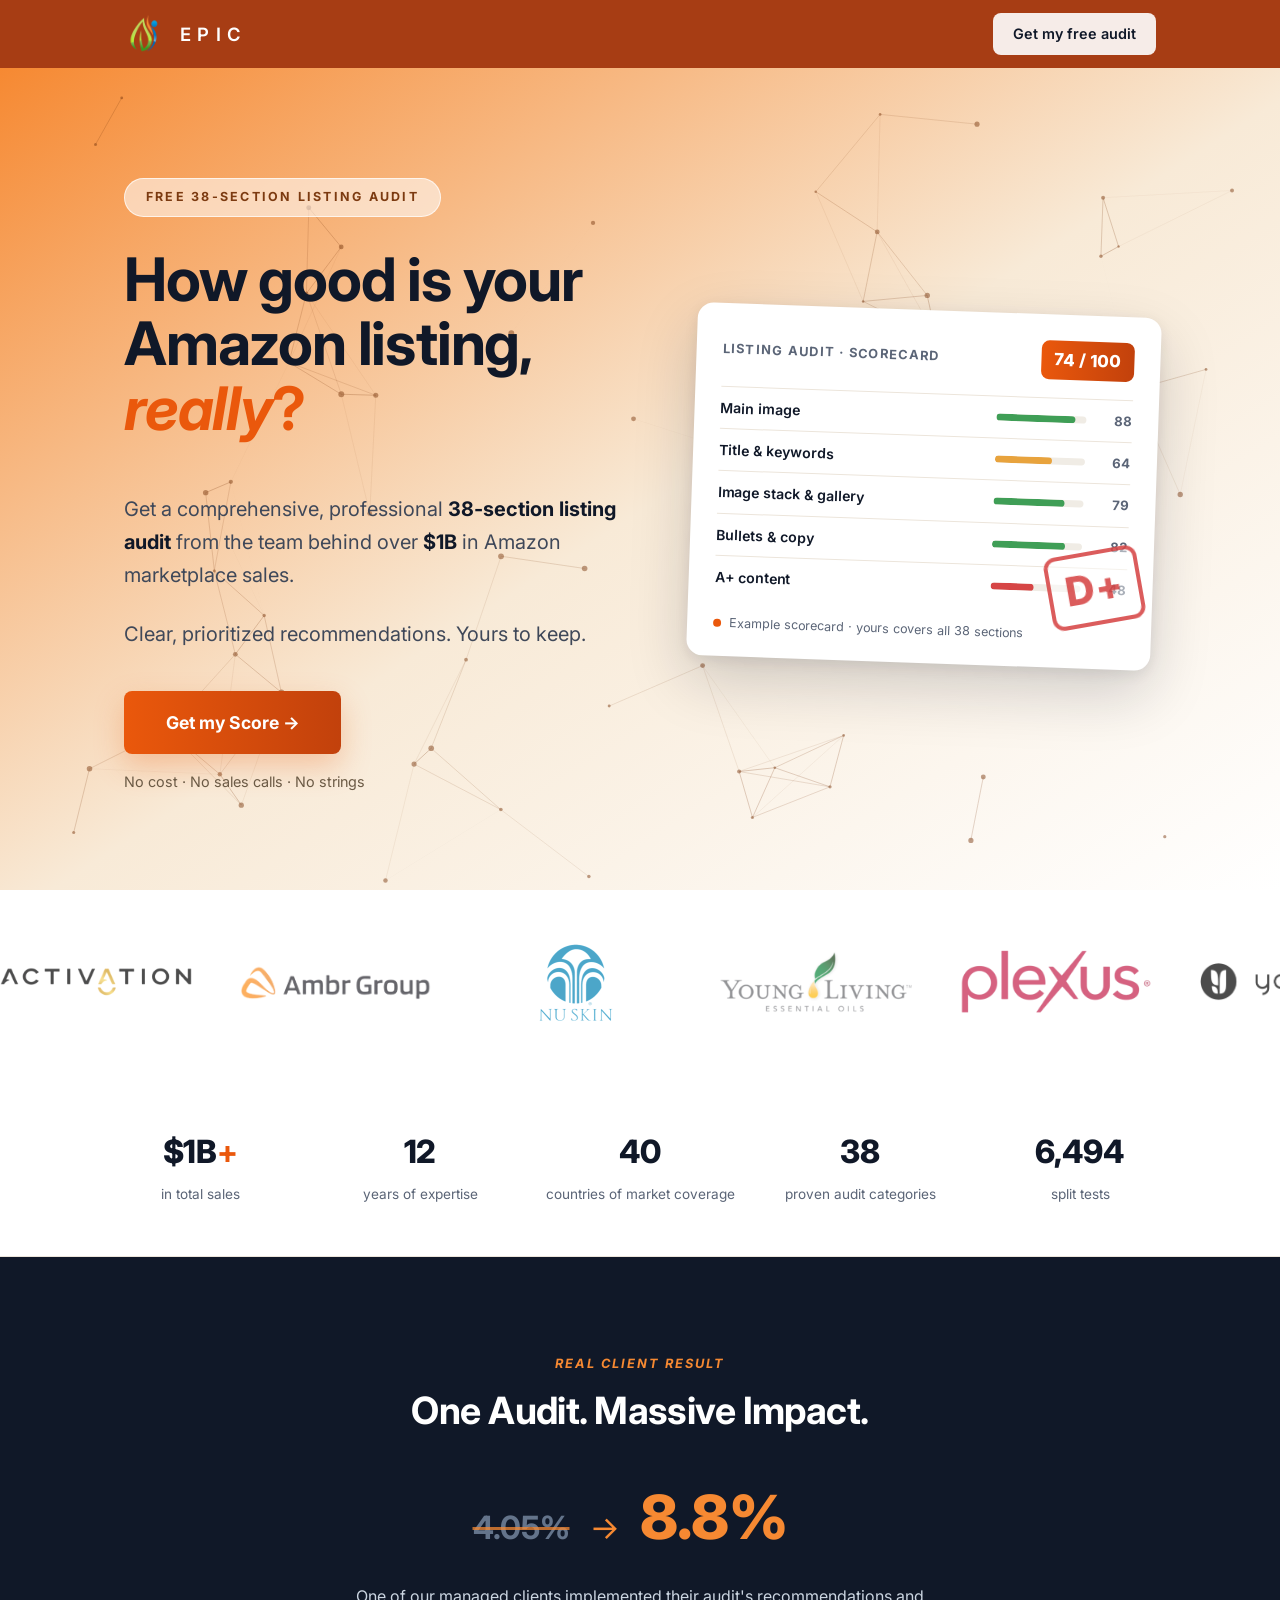
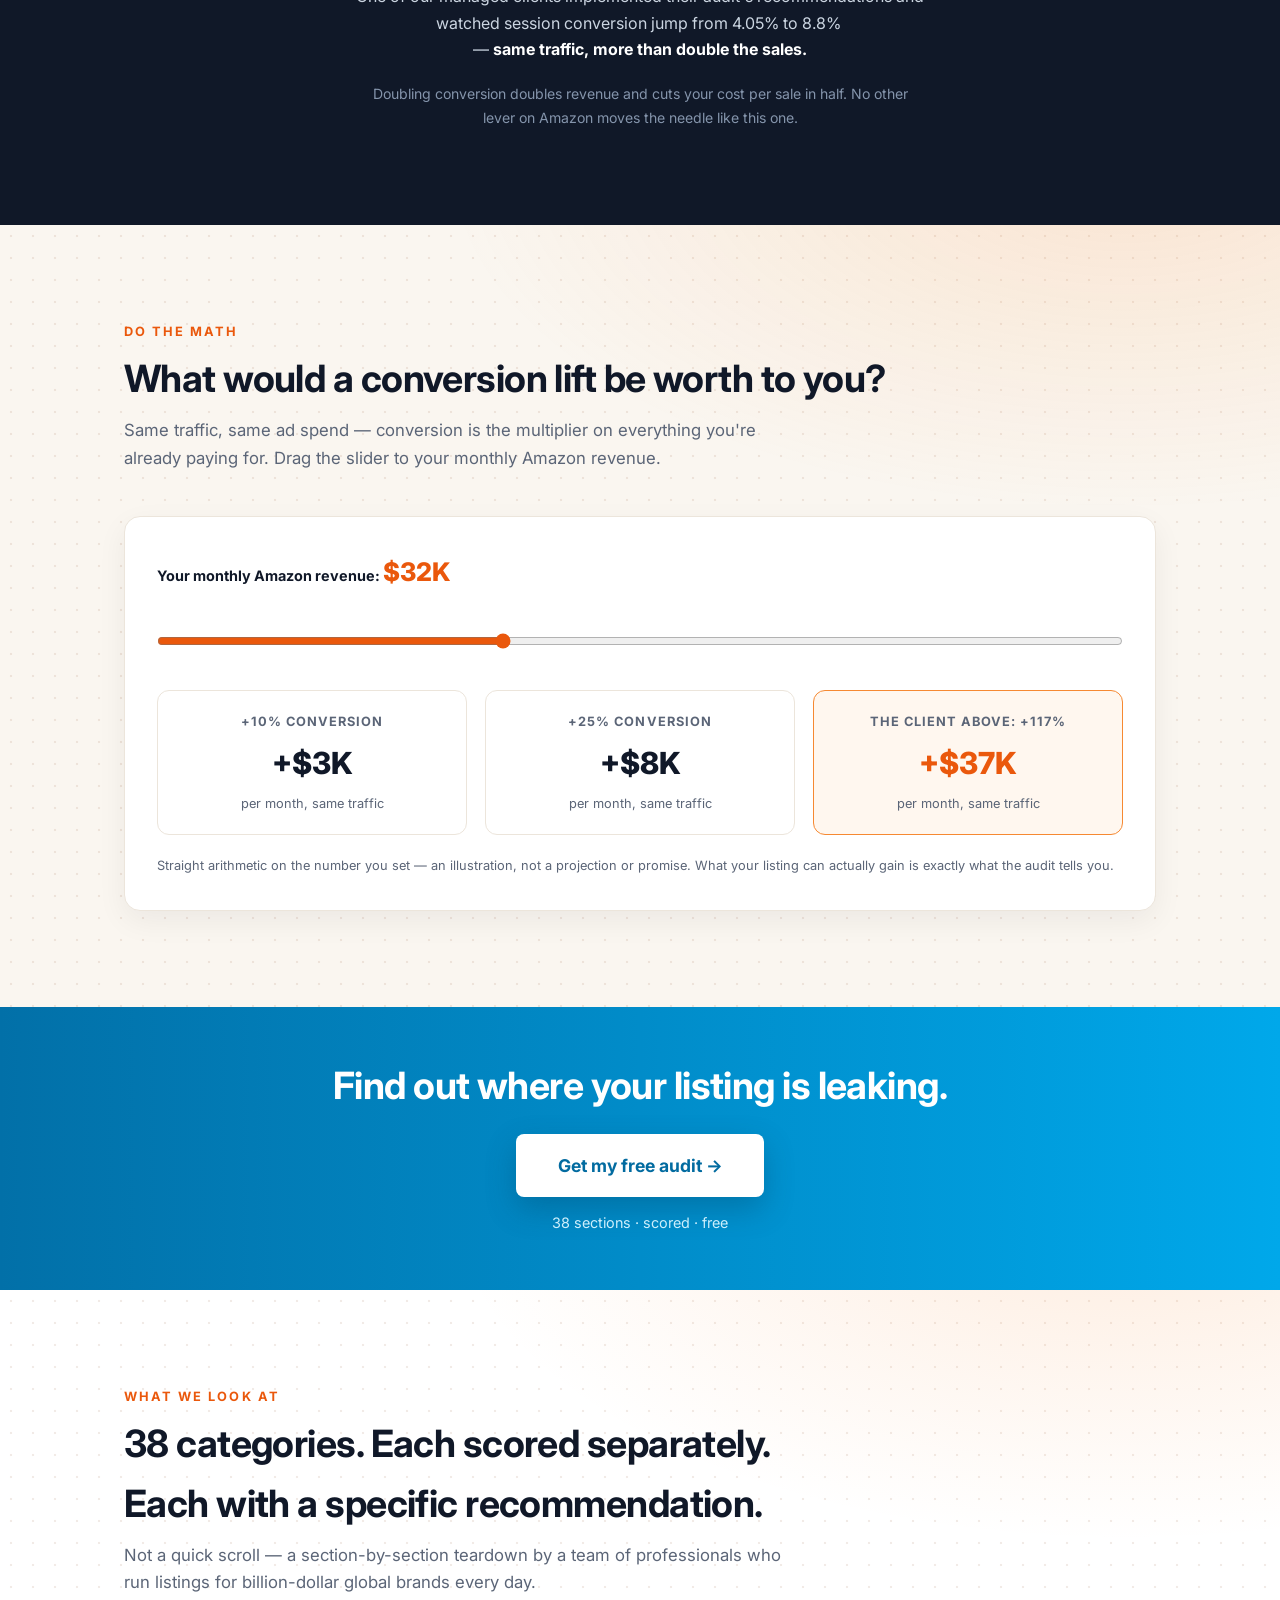
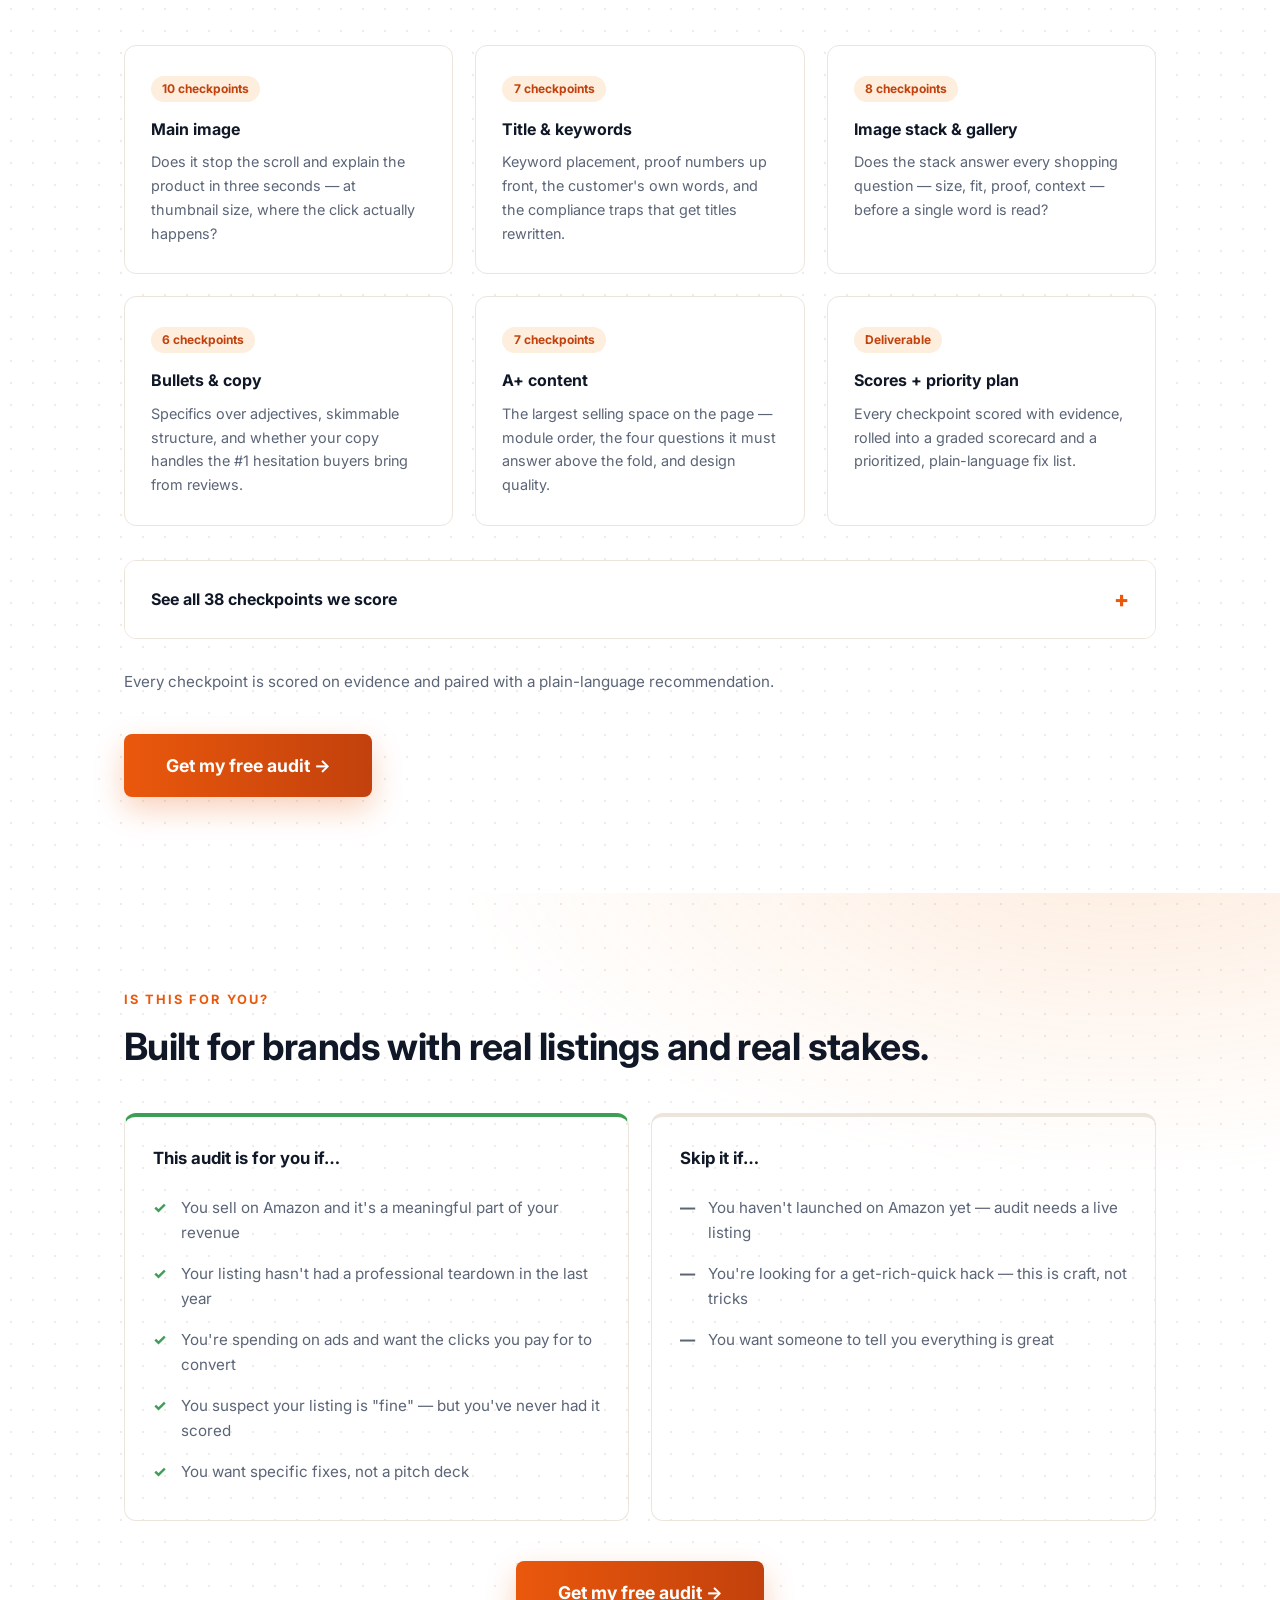
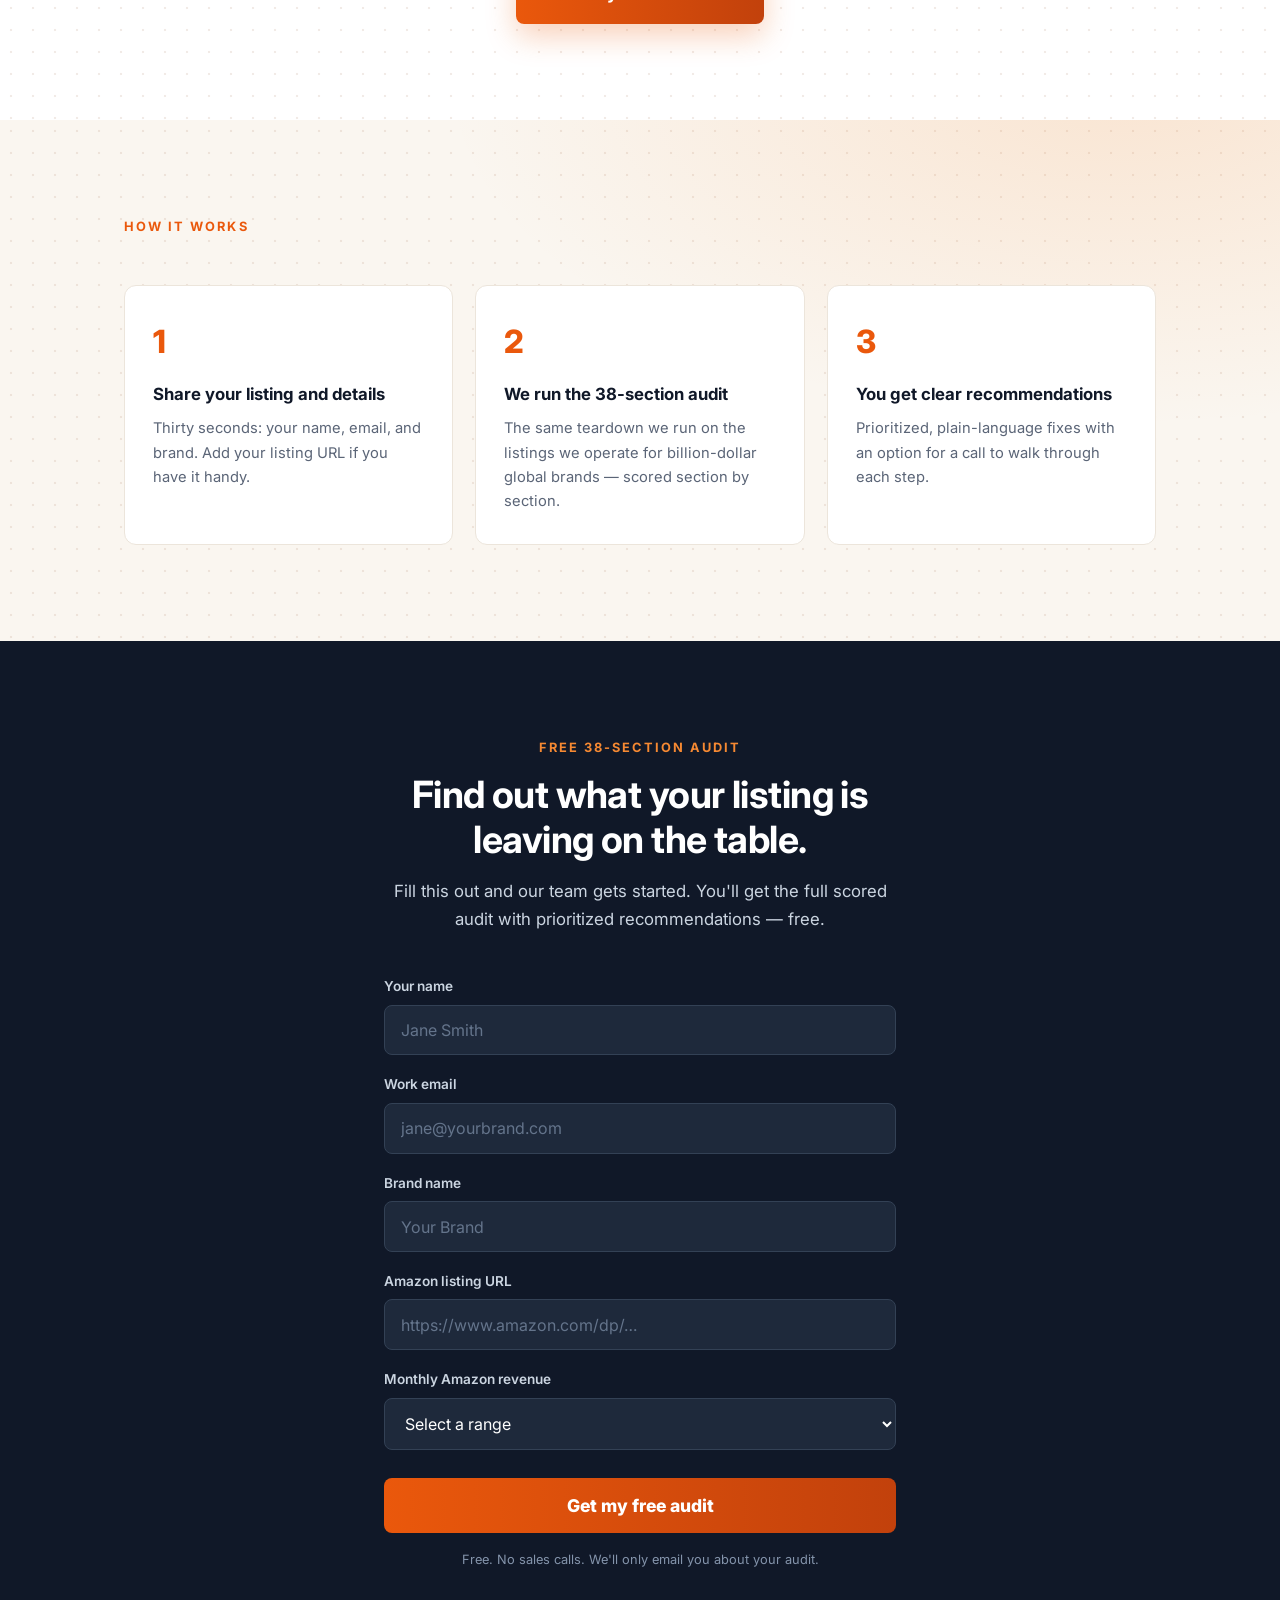
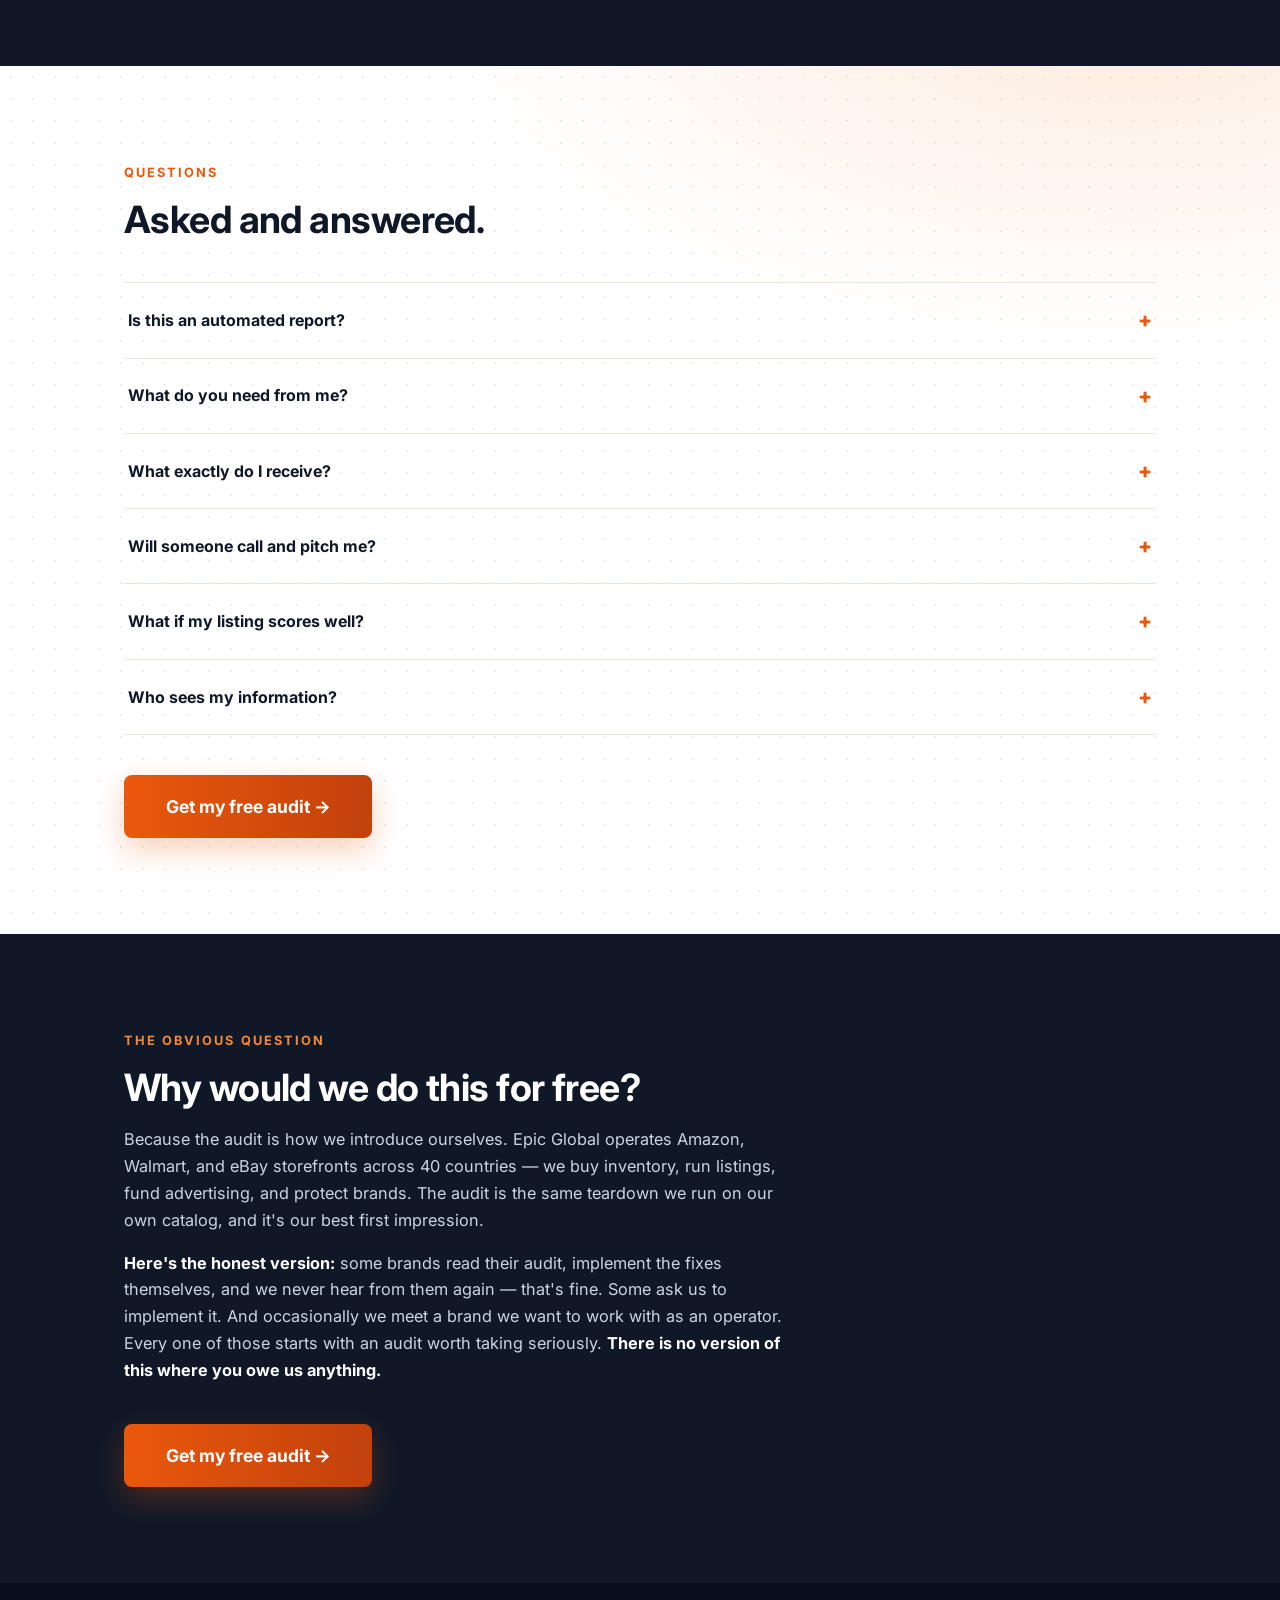
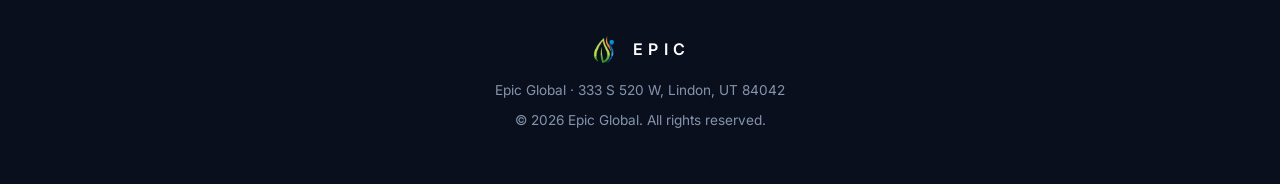
==== commit 0289fa76: "Add on-page editor with Save & publish on every page Visiting any page with ?edit loads its current " ====
--- a/audit/index.html
+++ b/audit/index.html
@@ -849,80 +849,10 @@
   })();
 </script>
 
-<script>
-  // ---- OWNER EDIT MODE ----------------------------------------------
-  // Visit https://goglobalwithepic.com/?edit to edit the page in place:
-  // click text and type; Cmd/Ctrl+B bold, Cmd/Ctrl+I italic, Enter for a
-  // new line. "Copy page HTML" puts the full updated file on the
-  // clipboard; paste it over audit/index.html in the GitHub editor and commit.
-  // Purely visual on this visitor's browser — the site is only changed
-  // once the commit lands, so there is nothing here for anyone to abuse.
-  (function () {
-    if (!/[?&]edit\b/.test(location.search)) return;
-
-    document.body.contentEditable = 'true';
-    document.body.spellcheck = true;
-
-    // don't let clicks fire the form or links while editing
-    document.getElementById('auditForm').addEventListener('submit', function (e) { e.preventDefault(); }, true);
-    document.addEventListener('click', function (e) {
-      const a = e.target.closest('a');
-      if (a && !a.closest('#editbar')) e.preventDefault();
-    }, true);
-
-    const bar = document.createElement('div');
-    bar.id = 'editbar';
-    bar.contentEditable = 'false';
-    bar.innerHTML =
-      '<style>#editbar{position:fixed;left:0;right:0;bottom:0;z-index:9999;background:#101828;color:#fff;' +
-      'display:flex;align-items:center;justify-content:center;gap:14px;padding:12px 16px;flex-wrap:wrap;' +
-      'font:600 14px Inter,sans-serif;box-shadow:0 -6px 24px rgba(0,0,0,.25)}' +
-      '#editbar .hint{color:#8494ab;font-weight:400}' +
-      '#editbar button,#editbar a{border:0;cursor:pointer;border-radius:8px;padding:9px 16px;font:700 14px Inter,sans-serif;text-decoration:none}' +
-      '#editbar .copy{background:linear-gradient(to right,#ea580c,#c2410c);color:#fff}' +
-      '#editbar .gh{background:rgba(255,255,255,.12);color:#fff}' +
-      '#editbar .exit{background:transparent;color:#8494ab}</style>' +
-      '<span>✏️ EDIT MODE</span>' +
-      '<span class="hint">Click text and type · Cmd+B bold · Cmd+I italic · Enter = new line</span>' +
-      '<button class="copy" id="editCopy">1. Copy page HTML</button>' +
-      '<a class="gh" href="https://github.com/shancpack/goglobalwithepic/edit/main/audit/index.html" target="_blank" rel="noopener">2. Open GitHub editor →</a>' +
-      '<button class="exit" id="editExit">Exit</button>';
-    document.body.appendChild(bar);
-
-    document.getElementById('editCopy').addEventListener('click', function () {
-      const doc = document.documentElement.cloneNode(true);
-      doc.querySelector('#editbar').remove();
-      doc.querySelectorAll('[data-clone="1"]').forEach(function (el) { el.remove(); });
-      // strip runtime-injected analytics scripts (fbevents re-adds these on load;
-      // baking them in double-fires the pixel)
-      doc.querySelectorAll('script[src*="connect.facebook.net"]').forEach(function (el) { el.remove(); });
-      var gt = doc.querySelectorAll('script[src*="googletagmanager.com"]');
-      for (var i = 1; i < gt.length; i++) gt[i].remove();
-      // strip browser-extension debris (Monica, Grammarly, LanguageTool, etc.)
-      doc.querySelectorAll('[id*="monica"],[class*="monica-"],grammarly-desktop-integration,[data-grammarly-part]').forEach(function (el) { el.remove(); });
-      doc.querySelectorAll('*').forEach(function (el) {
-        Array.prototype.slice.call(el.attributes).forEach(function (a) {
-          if (/^(monica-|data-listener-added|data-gramm|data-new-gr|data-gr-ext|data-lt-|cz-shortcut)/.test(a.name)) el.removeAttribute(a.name);
-        });
-      });
-      const b = doc.querySelector('body');
-      b.removeAttribute('contenteditable');
-      b.removeAttribute('spellcheck');
-      const html = '<!DOCTYPE html>\n' + doc.outerHTML;
-      navigator.clipboard.writeText(html).then(function () {
-        const btn = document.getElementById('editCopy');
-        btn.textContent = '✓ Copied — now paste it over audit/index.html';
-        setTimeout(function () { btn.textContent = '1. Copy page HTML'; }, 4000);
-      });
-    });
-    document.getElementById('editExit').addEventListener('click', function () {
-      location.href = location.pathname;
-    });
-  })();
-</script>
-
-
-
-
+
+
+
+
+<script>/* owner edit mode: add ?edit to the URL (see assets/edit.js) */if(/[?&]edit\b/.test(location.search)){(function(){var s=document.createElement("script");s.src="/assets/edit.js";document.head.appendChild(s);})();}</script>
 </body>
 </html>
